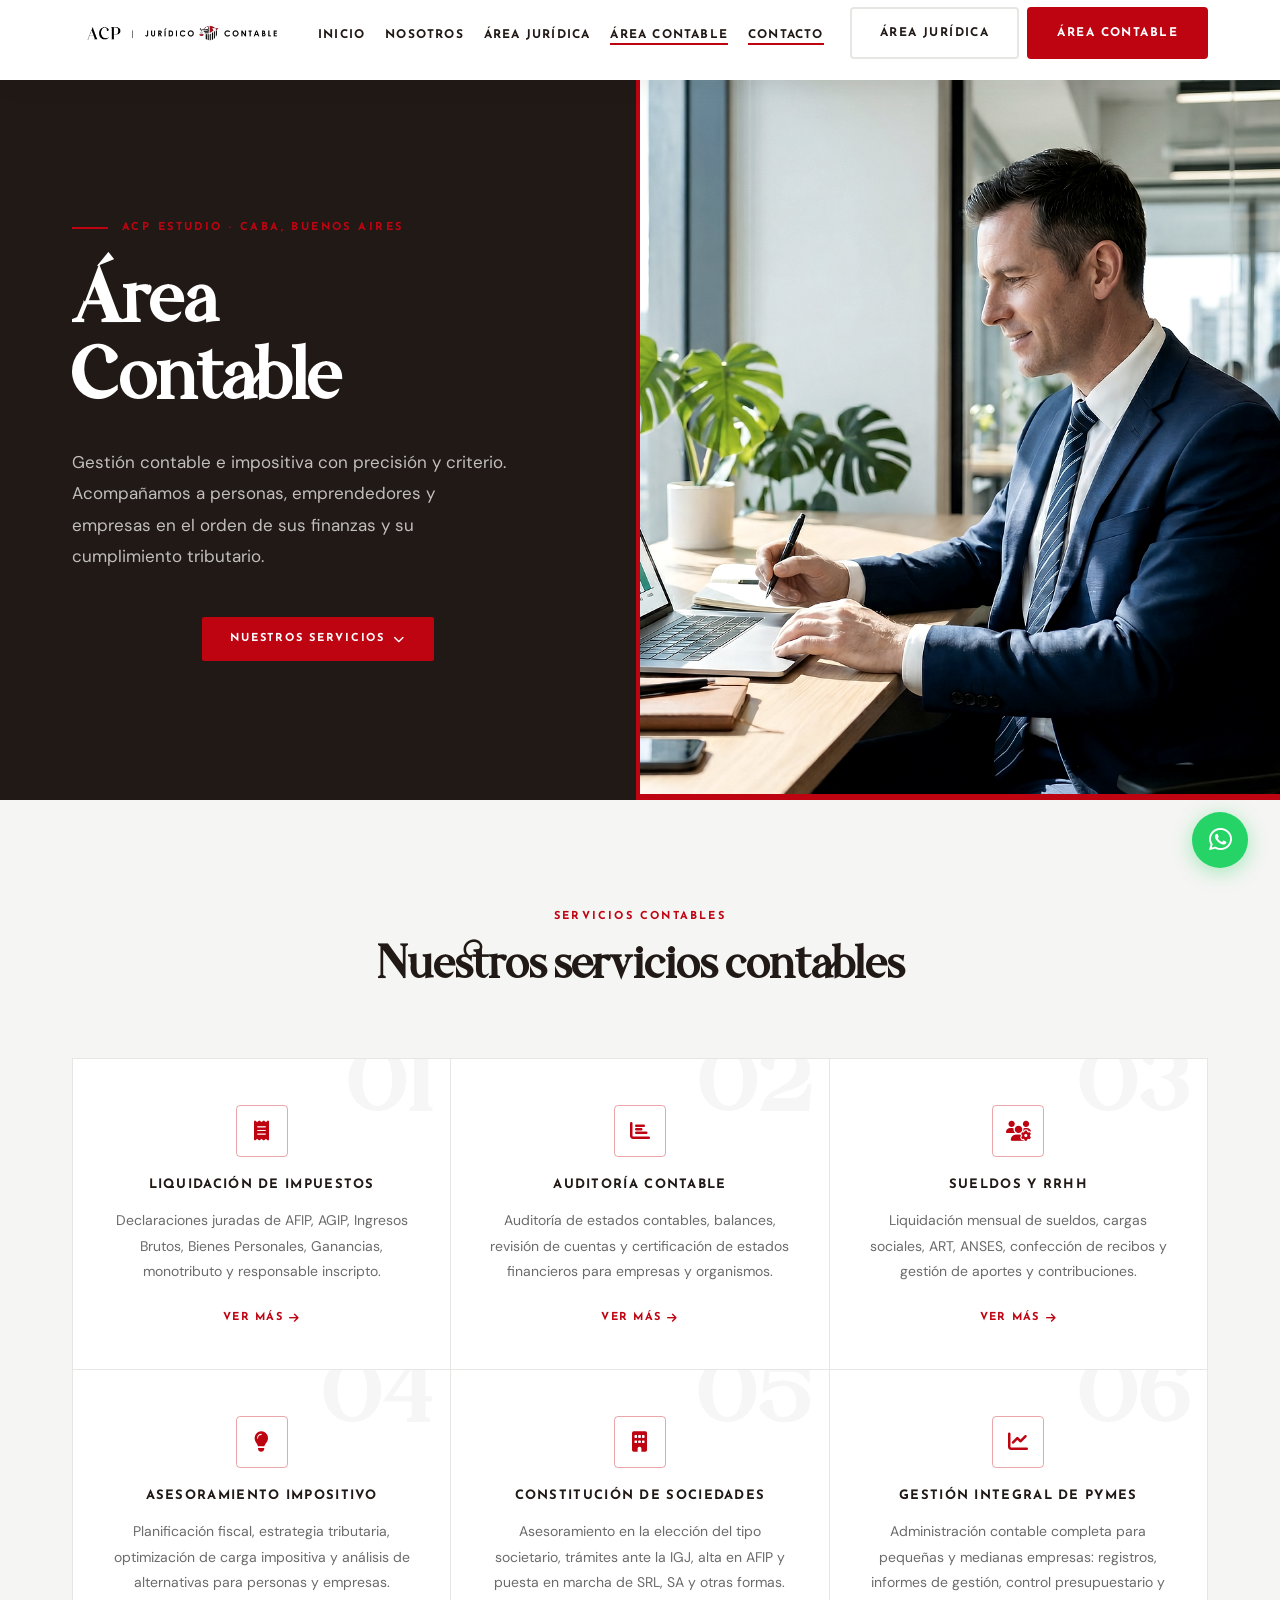
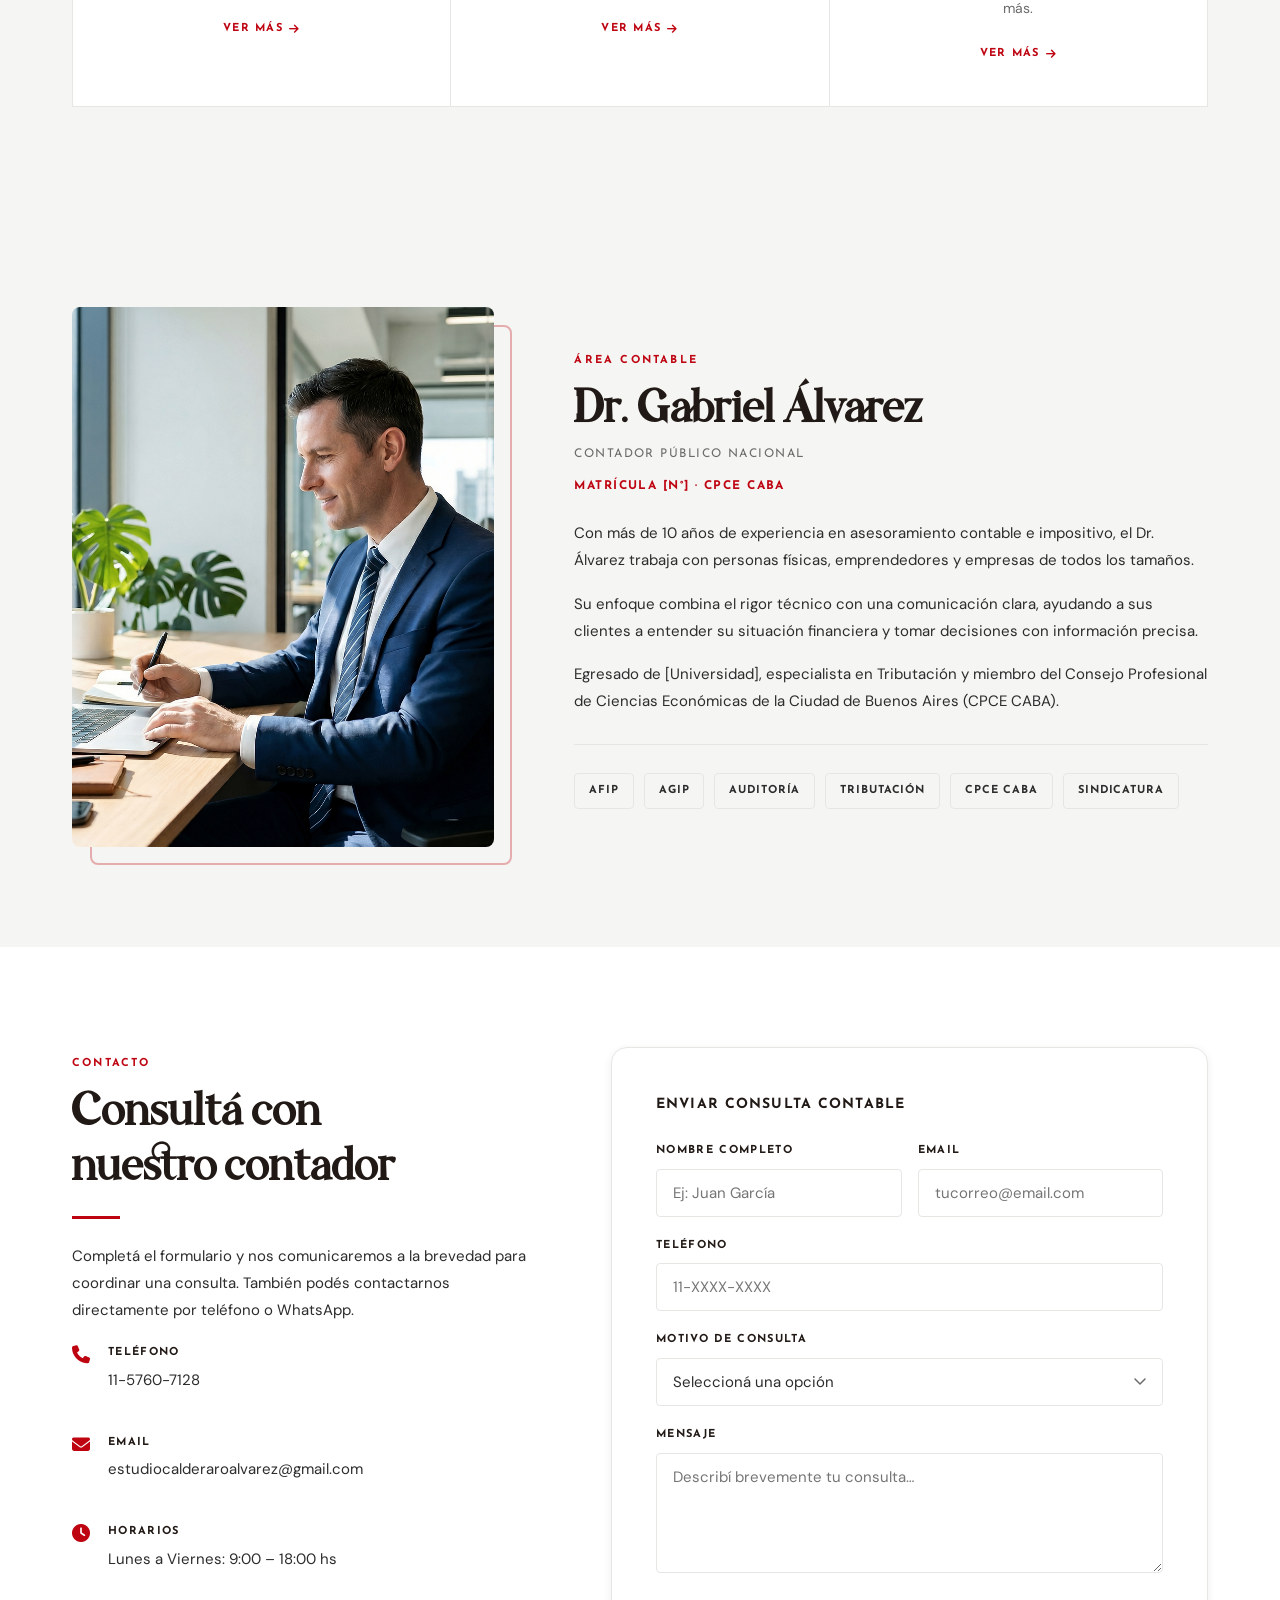
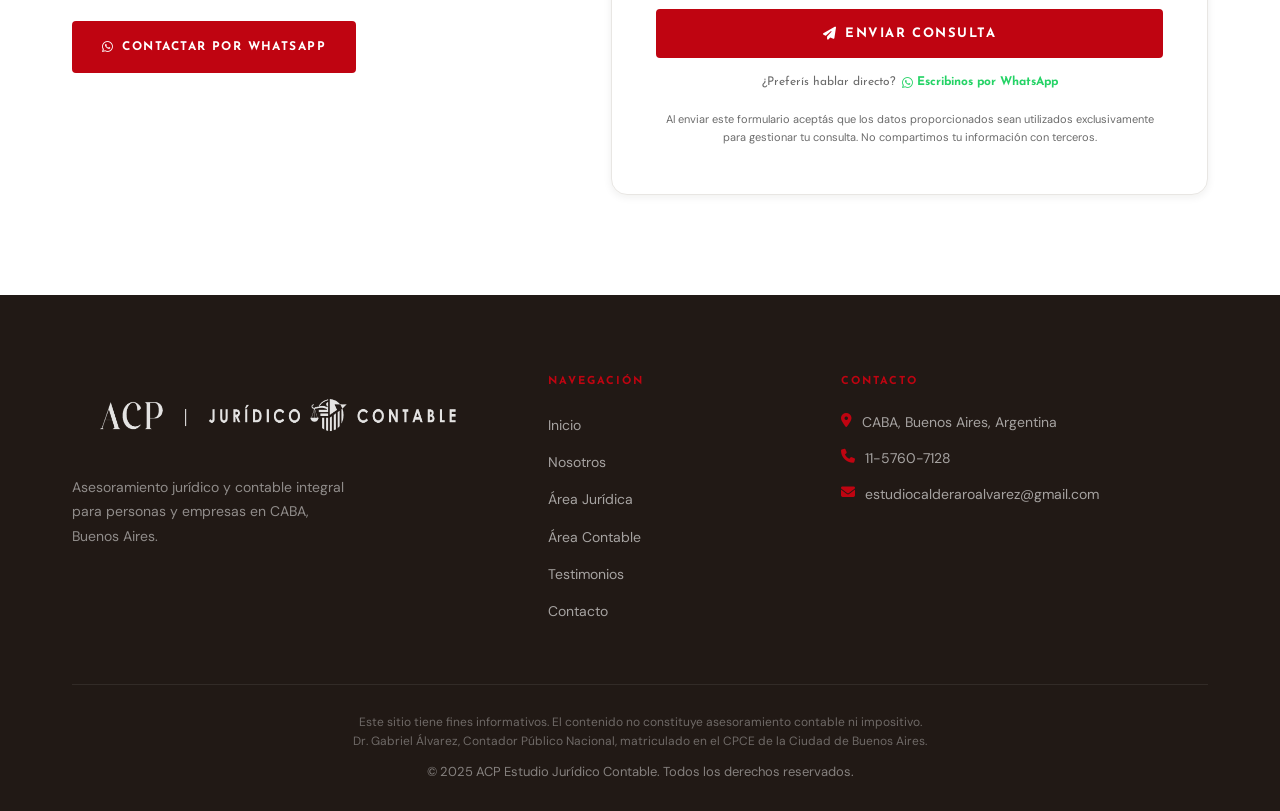
==== contable.html @ 65f7551b "Estado inicial del sitio antes de arreglos criticos y performance" ====
<!DOCTYPE html>
<html lang="es">
<head>
  <meta charset="UTF-8">
  <meta name="viewport" content="width=device-width, initial-scale=1.0">
  <title>Área Contable | ACP Estudio Jurídico Contable · CABA</title>
  <meta name="description" content="Asesoramiento contable e impositivo en CABA, Buenos Aires. Liquidación de impuestos, auditoría, balances y gestión de PYMES. Dr. Pablo Álvarez.">

  <!-- Open Graph -->
  <meta property="og:title" content="Área Contable | ACP Estudio Jurídico Contable">
  <meta property="og:description" content="Asesoramiento contable e impositivo integral en CABA, Buenos Aires. Impuestos, auditoría, sueldos y gestión de PYMES.">
  <meta property="og:type" content="website">
  <meta property="og:image" content="assets/images/herocontador.png">

  <!-- Google Fonts — fallbacks para The Castle Eliza y Century Gothic -->
  <link rel="preconnect" href="https://fonts.googleapis.com">
  <link rel="preconnect" href="https://fonts.gstatic.com" crossorigin>
  <link href="https://fonts.googleapis.com/css2?family=Playfair+Display:ital,wght@0,400;0,700;1,400&family=Josefin+Sans:wght@400;600;700&family=DM+Sans:ital,wght@0,300;0,400;0,500;1,400&display=swap" rel="stylesheet">

  <!-- Font Awesome -->
  <link rel="stylesheet" href="https://cdnjs.cloudflare.com/ajax/libs/font-awesome/6.5.1/css/all.min.css">

  <!-- AOS -->
  <link href="https://unpkg.com/aos@2.3.4/dist/aos.css" rel="stylesheet">

  <!-- Estilos -->
  <link rel="stylesheet" href="css/styles.css">

  <!-- Schema.org JSON-LD -->
  <script type="application/ld+json">
  {
    "@context": "https://schema.org",
    "@type": "AccountingService",
    "name": "ACP Estudio Contable — Área Contable",
    "description": "Asesoramiento contable e impositivo integral en CABA, Buenos Aires. Liquidación de impuestos, auditoría y gestión de PYMES.",
    "address": {
      "@type": "PostalAddress",
      "addressLocality": "Buenos Aires",
      "addressRegion": "CABA",
      "addressCountry": "AR"
    },
    "telephone": "+54-11-5760-7128",
    "email": "estudiocalderaroalvarez@gmail.com",
    "employee": {
      "@type": "Person",
      "name": "Gabriel Álvarez",
      "jobTitle": "Contador Público"
    }
  }
  </script>
</head>
<body>

  <!-- Overlay menú mobile -->
  <div class="mobile-overlay" id="mobileOverlay"></div>

  <!-- ===================== HEADER ===================== -->
  <header class="header scrolled" id="header">
    <div class="container header__inner">
      <a href="index.html" class="header__logo" aria-label="ACP Estudio — Inicio">
        <img src="assets/brand/logosolo.png"   alt="ACP Estudio Jurídico Contable" class="logo--solo">
        <img src="assets/brand/logoletras.png" alt="ACP Estudio Jurídico Contable" class="logo--letras">
      </a>

      <nav class="nav" id="nav" aria-label="Navegación principal">
        <ul class="nav__list">
          <li><a href="index.html"          class="nav__link">Inicio</a></li>
          <li><a href="index.html#nosotros" class="nav__link">Nosotros</a></li>
          <li><a href="juridica.html"       class="nav__link">Área Jurídica</a></li>
          <li><a href="contable.html"       class="nav__link active">Área Contable</a></li>
          <li><a href="#contacto"           class="nav__link">Contacto</a></li>
        </ul>
      </nav>

      <div class="header__ctas">
        <a href="juridica.html" class="btn btn--outline">Área Jurídica</a>
        <a href="contable.html" class="btn btn--red">Área Contable</a>
      </div>

      <button class="hamburger" id="hamburger" aria-label="Abrir menú" aria-expanded="false">
        <span></span><span></span><span></span>
      </button>
    </div>
  </header>

  <!-- ===================== HERO INTERNO ===================== -->
  <section class="hero-inner" aria-label="Área Contable">
    <div class="hero-inner__left">
      <span class="hero-inner__eyebrow">ACP Estudio · CABA, Buenos Aires</span>
      <h1 class="hero-inner__title">Área<br>Contable</h1>
      <p class="hero-inner__desc">
        Gestión contable e impositiva con precisión y criterio. Acompañamos a personas, emprendedores y empresas en el orden de sus finanzas y su cumplimiento tributario.
      </p>
      <a href="#servicios" class="btn btn--primary">Nuestros servicios <i class="fas fa-chevron-down"></i></a>
    </div>
    <div class="hero-inner__right">
      <img src="assets/images/herocontador.png" alt="Asesoramiento contable profesional" class="hero-inner__img">
      <div class="hero-inner__right-accent"></div>
    </div>
  </section>

  <!-- ===================== SERVICIOS ===================== -->
  <section class="servicios" id="servicios">
    <div class="container">
      <div class="section-header" data-aos="fade-up">
        <span class="section-label">Servicios contables</span>
        <h2 class="section-title">Nuestros servicios contables</h2>
      </div>

      <div class="servicios__grid">

        <article class="svc-card" data-num="01" data-aos="fade-up" data-aos-delay="0">
          <div class="svc-card__icon"><i class="fas fa-receipt" aria-hidden="true"></i></div>
          <h3 class="svc-card__title">Liquidación de Impuestos</h3>
          <p class="svc-card__desc">Declaraciones juradas de AFIP, AGIP, Ingresos Brutos, Bienes Personales, Ganancias, monotributo y responsable inscripto.</p>
          <a href="servicio.html" class="svc-card__link">Ver más <i class="fas fa-arrow-right"></i></a>
        </article>

        <article class="svc-card" data-num="02" data-aos="fade-up" data-aos-delay="60">
          <div class="svc-card__icon"><i class="fas fa-chart-bar" aria-hidden="true"></i></div>
          <h3 class="svc-card__title">Auditoría Contable</h3>
          <p class="svc-card__desc">Auditoría de estados contables, balances, revisión de cuentas y certificación de estados financieros para empresas y organismos.</p>
          <a href="servicio.html" class="svc-card__link">Ver más <i class="fas fa-arrow-right"></i></a>
        </article>

        <article class="svc-card" data-num="03" data-aos="fade-up" data-aos-delay="120">
          <div class="svc-card__icon"><i class="fas fa-users-cog" aria-hidden="true"></i></div>
          <h3 class="svc-card__title">Sueldos y RRHH</h3>
          <p class="svc-card__desc">Liquidación mensual de sueldos, cargas sociales, ART, ANSES, confección de recibos y gestión de aportes y contribuciones.</p>
          <a href="servicio.html" class="svc-card__link">Ver más <i class="fas fa-arrow-right"></i></a>
        </article>

        <article class="svc-card" data-num="04" data-aos="fade-up" data-aos-delay="0">
          <div class="svc-card__icon"><i class="fas fa-lightbulb" aria-hidden="true"></i></div>
          <h3 class="svc-card__title">Asesoramiento Impositivo</h3>
          <p class="svc-card__desc">Planificación fiscal, estrategia tributaria, optimización de carga impositiva y análisis de alternativas para personas y empresas.</p>
          <a href="servicio.html" class="svc-card__link">Ver más <i class="fas fa-arrow-right"></i></a>
        </article>

        <article class="svc-card" data-num="05" data-aos="fade-up" data-aos-delay="60">
          <div class="svc-card__icon"><i class="fas fa-building" aria-hidden="true"></i></div>
          <h3 class="svc-card__title">Constitución de Sociedades</h3>
          <p class="svc-card__desc">Asesoramiento en la elección del tipo societario, trámites ante la IGJ, alta en AFIP y puesta en marcha de SRL, SA y otras formas.</p>
          <a href="servicio.html" class="svc-card__link">Ver más <i class="fas fa-arrow-right"></i></a>
        </article>

        <article class="svc-card" data-num="06" data-aos="fade-up" data-aos-delay="120">
          <div class="svc-card__icon"><i class="fas fa-chart-line" aria-hidden="true"></i></div>
          <h3 class="svc-card__title">Gestión Integral de PYMES</h3>
          <p class="svc-card__desc">Administración contable completa para pequeñas y medianas empresas: registros, informes de gestión, control presupuestario y más.</p>
          <a href="servicio.html" class="svc-card__link">Ver más <i class="fas fa-arrow-right"></i></a>
        </article>

      </div>
    </div>
  </section>

  <!-- ===================== PROFESIONAL ===================== -->
  <section class="profesional section-light" id="profesional">
    <div class="container profesional__inner">

      <div class="profesional__img-wrap" data-aos="fade-right">
        <img src="assets/images/herocontador.png" alt="Dr. Pablo Álvarez — Contador Público" class="profesional__img">
        <div class="profesional__img-deco"></div>
      </div>

      <div class="profesional__info" data-aos="fade-left">
        <span class="section-label">Área Contable</span>
        <h2>Dr. Gabriel Álvarez</h2>
        <p class="profesional__role">Contador Público Nacional</p>
        <span class="profesional__matricula">Matrícula [N°] · CPCE CABA</span>

        <div class="profesional__bio">
          <p>
            Con más de 10 años de experiencia en asesoramiento contable e impositivo, el Dr. Álvarez trabaja con personas físicas, emprendedores y empresas de todos los tamaños.
          </p>
          <p>
            Su enfoque combina el rigor técnico con una comunicación clara, ayudando a sus clientes a entender su situación financiera y tomar decisiones con información precisa.
          </p>
          <p>
            Egresado de [Universidad], especialista en Tributación y miembro del Consejo Profesional de Ciencias Económicas de la Ciudad de Buenos Aires (CPCE CABA).
          </p>
        </div>

        <div class="profesional__certs">
          <span class="cert-badge">AFIP</span>
          <span class="cert-badge">AGIP</span>
          <span class="cert-badge">Auditoría</span>
          <span class="cert-badge">Tributación</span>
          <span class="cert-badge">CPCE CABA</span>
          <span class="cert-badge">Sindicatura</span>
        </div>
      </div>

    </div>
  </section>

  <!-- ===================== FORMULARIO ===================== -->
  <section class="contacto" id="contacto">
    <div class="container contacto__inner">

      <div class="contacto__aside" data-aos="fade-right">
        <span class="section-label">Contacto</span>
        <h2>Consultá con<br>nuestro contador</h2>
        <div class="section-line"></div>
        <p>
          Completá el formulario y nos comunicaremos a la brevedad para coordinar una consulta. También podés contactarnos directamente por teléfono o WhatsApp.
        </p>

        <div class="contact-item">
          <i class="fas fa-phone" aria-hidden="true"></i>
          <div>
            <strong>Teléfono</strong>
            <p><a href="tel:+541157607128">11-5760-7128</a></p>
          </div>
        </div>
        <div class="contact-item">
          <i class="fas fa-envelope" aria-hidden="true"></i>
          <div>
            <strong>Email</strong>
            <p><a href="mailto:estudiocalderaroalvarez@gmail.com">estudiocalderaroalvarez@gmail.com</a></p>
          </div>
        </div>
        <div class="contact-item">
          <i class="fas fa-clock" aria-hidden="true"></i>
          <div>
            <strong>Horarios</strong>
            <p>Lunes a Viernes: 9:00 – 18:00 hs</p>
          </div>
        </div>

        <a href="https://wa.me/541157607128?text=Hola%2C%20quisiera%20consultar%20sobre%20el%20%C3%A1rea%20contable." class="btn btn--red" target="_blank" rel="noopener noreferrer" style="margin-top: 8px;">
          <i class="fab fa-whatsapp"></i> Contactar por WhatsApp
        </a>
      </div>

      <div class="contacto__form" data-aos="fade-left">
        <div class="form-card">
          <h3>Enviar consulta contable</h3>
          <form id="contactForm" novalidate>

            <div class="form-row">
              <div class="form-group">
                <label for="nombre">Nombre completo</label>
                <input type="text" id="nombre" name="nombre" placeholder="Ej: Juan García" required>
              </div>
              <div class="form-group">
                <label for="email">Email</label>
                <input type="email" id="email" name="email" placeholder="tucorreo@email.com" required>
              </div>
            </div>

            <div class="form-group">
              <label for="telefono">Teléfono</label>
              <input type="tel" id="telefono" name="telefono" placeholder="11-XXXX-XXXX">
            </div>

            <div class="form-group">
              <label for="motivo">Motivo de consulta</label>
              <select id="motivo" name="motivo" required>
                <option value="" disabled selected>Seleccioná una opción</option>
                <option value="impuestos">Liquidación de Impuestos</option>
                <option value="auditoria">Auditoría Contable</option>
                <option value="sueldos">Sueldos y RRHH</option>
                <option value="asesoramiento">Asesoramiento Impositivo</option>
                <option value="sociedades">Constitución de Sociedades</option>
                <option value="pyme">Gestión de PYME</option>
                <option value="otro">Otro</option>
              </select>
            </div>

            <div class="form-group">
              <label for="mensaje">Mensaje</label>
              <textarea id="mensaje" name="mensaje" placeholder="Describí brevemente tu consulta…" required></textarea>
            </div>

            <div class="form-submit">
              <button type="submit" class="btn btn--red">
                <i class="fas fa-paper-plane"></i> Enviar consulta
              </button>
              <p class="whatsapp-alt">
                ¿Preferís hablar directo? <a href="https://wa.me/541157607128" target="_blank" rel="noopener"><i class="fab fa-whatsapp"></i> Escribinos por WhatsApp</a>
              </p>
            </div>

          </form>
          <p class="form-legal">
            Al enviar este formulario aceptás que los datos proporcionados sean utilizados exclusivamente para gestionar tu consulta. No compartimos tu información con terceros.
          </p>
        </div>
      </div>

    </div>
  </section>

  <!-- ===================== FOOTER ===================== -->
  <footer class="footer">
    <div class="container">
      <div class="footer__top">

        <div class="footer__brand">
          <img src="assets/brand/logoletras.png" alt="ACP Estudio Jurídico Contable" class="footer__logo">
          <p class="footer__tagline">Asesoramiento jurídico y contable integral para personas y empresas en CABA, Buenos Aires.</p>
        </div>

        <nav class="footer__nav" aria-label="Navegación del pie de página">
          <h4>Navegación</h4>
          <ul>
            <li><a href="index.html">Inicio</a></li>
            <li><a href="index.html#nosotros">Nosotros</a></li>
            <li><a href="juridica.html">Área Jurídica</a></li>
            <li><a href="contable.html">Área Contable</a></li>
            <li><a href="index.html#testimonios">Testimonios</a></li>
            <li><a href="#contacto">Contacto</a></li>
          </ul>
        </nav>

        <div class="footer__contact">
          <h4>Contacto</h4>
          <div class="contact-row">
            <i class="fas fa-map-marker-alt" aria-hidden="true"></i>
            <span>CABA, Buenos Aires, Argentina</span>
          </div>
          <div class="contact-row">
            <i class="fas fa-phone" aria-hidden="true"></i>
            <a href="tel:+541157607128">11-5760-7128</a>
          </div>
          <div class="contact-row">
            <i class="fas fa-envelope" aria-hidden="true"></i>
            <a href="mailto:estudiocalderaroalvarez@gmail.com">estudiocalderaroalvarez@gmail.com</a>
          </div>
        </div>

      </div>

      <div class="footer__divider"></div>

      <div class="footer__bottom">
        <p class="footer__legal">
          Este sitio tiene fines informativos. El contenido no constituye asesoramiento contable ni impositivo. Dr. Gabriel Álvarez, Contador Público Nacional, matriculado en el CPCE de la Ciudad de Buenos Aires.
        </p>
        <p class="footer__copy">© 2025 ACP Estudio Jurídico Contable. Todos los derechos reservados.</p>
      </div>
    </div>
  </footer>

  <!-- WhatsApp flotante -->
  <a href="https://wa.me/5491157607128" class="wsp-float" target="_blank" rel="noopener" aria-label="Escribinos por WhatsApp">
    <i class="fab fa-whatsapp"></i>
  </a>

  <!-- AOS -->
  <script src="https://unpkg.com/aos@2.3.4/dist/aos.js"></script>
  <!-- JS principal -->
  <script src="js/main.js"></script>

</body>
</html>
---- css/styles.css ----
/* ============================================================
   ACP Estudio Jurídico Contable — Estilos principales
   ============================================================ */

/* --- Fuentes custom --- */
@font-face {
  font-family: 'The Castle Elizah';
  src: url('../fonts/TheCastleElizah.woff2') format('woff2'),
       url('../fonts/TheCastleElizah.woff')  format('woff'),
       url('../fonts/TheCastleElizah.ttf')   format('truetype');
  font-weight: normal;
  font-style: normal;
  font-display: swap;
}
@font-face {
  font-family: 'The Castle Elizah';
  src: url('../fonts/TheCastleElizah-Italic.woff2') format('woff2'),
       url('../fonts/TheCastleElizah-Italic.woff')  format('woff'),
       url('../fonts/TheCastleElizah-Italic.ttf')   format('truetype');
  font-weight: normal;
  font-style: italic;
  font-display: swap;
}

/* --- Reset & Base --- */
*, *::before, *::after { box-sizing: border-box; margin: 0; padding: 0; }
html {
  scroll-behavior: smooth;
  font-size: 16px;
  scroll-padding-top: var(--header-h, 80px);
}
body {
  font-family: 'DM Sans', sans-serif;
  color: var(--color-text);
  background: var(--color-white);
  overflow-x: hidden;
  line-height: 1.7;
}

/* --- Scrollbar personalizada (rojo ACP) --- */
::-webkit-scrollbar { width: 6px; }
::-webkit-scrollbar-track { background: var(--color-light-gray, #F5F5F3); }
::-webkit-scrollbar-thumb {
  background: var(--color-red, #BF0411);
  border-radius: 3px;
}
::-webkit-scrollbar-thumb:hover { background: var(--color-red-dark, #620F14); }
* { scrollbar-width: thin; scrollbar-color: #BF0411 #F5F5F3; }
img { max-width: 100%; height: auto; display: block; }
a { text-decoration: none; color: inherit; transition: color .2s; }
ul { list-style: none; }
button { cursor: pointer; border: none; background: none; font-family: inherit; }

/* --- Variables --- */
:root {
  --color-black:      #211915;
  --color-red:        #BF0411;
  --color-red-dark:   #620F14;
  --color-white:      #FFFFFF;
  --color-light-gray: #F5F5F3;
  --color-mid-gray:   #E8E6E3;
  --color-text:       #2C2C2C;
  --color-text-muted: #6B6B6B;

  --font-serif: 'The Castle Elizah', 'Playfair Display', Georgia, serif;
  --font-sans:  'Century Gothic', 'CenturyGothic', 'Josefin Sans', sans-serif;
  --font-body:  'DM Sans', sans-serif;

  --container-w: 1200px;
  --section-py:  100px;
  --header-h:    80px;

  --shadow-sm: 0 2px 8px rgba(33,25,21,.07);
  --shadow-md: 0 8px 32px rgba(33,25,21,.11);
  --shadow-lg: 0 20px 60px rgba(33,25,21,.16);

  --radius-sm: 4px;
  --radius-md: 8px;
  --radius-lg: 16px;

  --transition: .25s ease;

  /* Emil Kowalski — curvas personalizadas */
  --ease-out:    cubic-bezier(0.23, 1, 0.32, 1);
  --ease-in-out: cubic-bezier(0.77, 0, 0.175, 1);
}

/* --- Tipografía base --- */
h1, h2 { font-family: var(--font-serif); line-height: 1.15; color: var(--color-black); }
h3, h4 { font-family: var(--font-sans); font-weight: 700; line-height: 1.3; color: var(--color-black); }
h1 { font-size: clamp(40px, 6vw, 72px); }
h2 { font-size: clamp(28px, 4vw, 48px); }
h3 { font-size: clamp(14px, 1.8vw, 20px); text-transform: uppercase; letter-spacing: .08em; font-weight: 700; }
p  { font-size: 16px; color: var(--color-text); line-height: 1.8; }

/* --- Layout --- */
.container {
  max-width: var(--container-w);
  margin: 0 auto;
  padding: 0 32px;
}

.section-light { background: var(--color-light-gray); }

.section-header {
  text-align: center;
  margin-bottom: 64px;
}
.section-header .section-title { margin-top: 12px; }

.section-label {
  font-family: var(--font-sans);
  font-size: 11px;
  font-weight: 700;
  text-transform: uppercase;
  letter-spacing: .2em;
  color: var(--color-red);
  display: inline-block;
}

.section-title { color: var(--color-black); }

.section-line {
  width: 48px;
  height: 3px;
  background: var(--color-red);
  margin: 20px 0 28px;
}

/* --- Botones --- */
.btn {
  display: inline-flex;
  align-items: center;
  gap: 8px;
  font-family: var(--font-sans);
  font-weight: 700;
  font-size: 12px;
  letter-spacing: .12em;
  text-transform: uppercase;
  padding: 14px 28px;
  border-radius: var(--radius-sm);
  transition: background-color 200ms var(--ease-out),
              border-color 200ms var(--ease-out),
              color 200ms var(--ease-out),
              transform 160ms var(--ease-out),
              box-shadow 220ms var(--ease-out);
  white-space: nowrap;
  cursor: pointer;
}

/* Press feedback — Emil: scale(0.97) en :active */
.btn:active { transform: scale(0.97); }

.btn--primary {
  background: var(--color-red);
  color: var(--color-white);
  border: 2px solid var(--color-red);
}
@media (hover: hover) and (pointer: fine) {
  .btn--primary:hover {
    background: var(--color-red-dark);
    border-color: var(--color-red-dark);
    transform: translateY(-2px);
    box-shadow: 0 8px 24px rgba(191,4,17,.3);
  }
  .btn--primary:hover:active { transform: translateY(-2px) scale(0.97); }
}

.btn--outline {
  background: transparent;
  color: var(--color-black);
  border: 2px solid var(--color-mid-gray);
}
@media (hover: hover) and (pointer: fine) {
  .btn--outline:hover {
    border-color: var(--color-red);
    color: var(--color-red);
  }
}

.btn--outline-white {
  background: transparent;
  color: var(--color-white);
  border: 2px solid rgba(255,255,255,.45);
}
@media (hover: hover) and (pointer: fine) {
  .btn--outline-white:hover {
    border-color: var(--color-white);
    background: rgba(255,255,255,.08);
  }
}

.btn--red {
  background: var(--color-red);
  color: var(--color-white);
  border: 2px solid var(--color-red);
}
@media (hover: hover) and (pointer: fine) {
  .btn--red:hover {
    background: var(--color-red-dark);
    border-color: var(--color-red-dark);
    transform: translateY(-2px);
    box-shadow: 0 8px 24px rgba(191,4,17,.3);
  }
  .btn--red:hover:active { transform: translateY(-2px) scale(0.97); }
}

/* ============================================================
   HEADER
   ============================================================ */
.header {
  position: fixed;
  top: 0;
  left: 0;
  right: 0;
  z-index: 1000;
  height: var(--header-h);
  background: transparent;
  transition: background 300ms var(--ease-out), box-shadow 300ms var(--ease-out);
}
.header.scrolled {
  background: var(--color-white);
  box-shadow: 0 2px 24px rgba(33,25,21,.09);
}

/* Nav links — estado transparente (sobre hero oscuro) */
.header:not(.scrolled) .nav__link {
  color: rgba(255,255,255,.80);
}
.header:not(.scrolled) .nav__link:hover {
  color: var(--color-white);
}
.header:not(.scrolled) .nav__link::after {
  background: var(--color-white);
}

/* Logo: solo (ícono) en hero oscuro → letras (completo) al scrollear */
.header__logo .logo--solo   { display: block; }
.header__logo .logo--letras { display: none;  }

.header.scrolled .header__logo .logo--solo   { display: none;  }
.header.scrolled .header__logo .logo--letras { display: block; }

/* Sobre hero oscuro — versión blanca */
.header:not(.scrolled) .header__logo img {
  filter: brightness(0) invert(1);
  mix-blend-mode: normal;
}

/* Header blanco — colores reales (idéntico al home scrolleado) */
.header.scrolled .header__logo img {
  filter: none;
  mix-blend-mode: multiply;
}

/* Hamburger — blanco sobre hero */
.header:not(.scrolled) .hamburger span {
  background: var(--color-white);
}

/* CTAs del header: ocultos sobre el hero (ya están en el hero), visibles al scrollear */
.header:not(.scrolled) .header__ctas { display: none; }

/* CTA outline en header — versión blanca cuando transparente */
.header:not(.scrolled) .header__ctas .btn--outline {
  color: var(--color-white);
  border-color: rgba(255,255,255,.45);
}
.header:not(.scrolled) .header__ctas .btn--outline:hover {
  border-color: var(--color-white);
  background: rgba(255,255,255,.08);
  color: var(--color-white);
}

.header__inner {
  display: grid;
  grid-template-columns: 1fr auto 1fr;
  align-items: center;
  height: 100%;
  column-gap: 16px;
  padding-bottom: 14px;
}

.header__logo {
  justify-self: start;
  display: flex;
  align-items: center;
}
.header__logo .logo--letras {
  height: auto;
  max-height: 38px;
  max-width: 220px;
  width: auto;
}
.header__logo .logo--solo {
  height: 44px;
  width: auto;
}

/* Nav */
.nav { display: flex; justify-content: center; }
.nav__list { display: flex; gap: 0; align-items: center; }
.nav__link {
  font-family: var(--font-sans);
  font-size: 12px;
  font-weight: 700;
  text-transform: uppercase;
  letter-spacing: .1em;
  white-space: nowrap;
  color: var(--color-black);
  padding: 8px 10px;
  border-radius: var(--radius-sm);
  transition: color 180ms var(--ease-out);
  position: relative;
}
.nav__link::after {
  content: '';
  position: absolute;
  bottom: 4px;
  left: 10px;
  right: 10px;
  height: 2px;
  background: var(--color-red);
  transform: scaleX(0);
  transition: transform 200ms var(--ease-out);
}
@media (hover: hover) and (pointer: fine) {
  .nav__link:hover { color: var(--color-red); }
  .nav__link:hover::after { transform: scaleX(1); }
}
.nav__link.active::after { transform: scaleX(1); }

/* Header CTAs */
.header__ctas { display: flex; gap: 8px; justify-self: end; }

/* Hamburger */
.hamburger {
  display: none;
  flex-direction: column;
  gap: 5px;
  padding: 8px;
  flex-shrink: 0;
}
.hamburger span {
  display: block;
  width: 22px;
  height: 2px;
  background: var(--color-black);
  transition: all .28s ease;
  transform-origin: center;
}
.hamburger.active span:nth-child(1) { transform: translateY(7px) rotate(45deg); }
.hamburger.active span:nth-child(2) { opacity: 0; transform: scaleX(0); }
.hamburger.active span:nth-child(3) { transform: translateY(-7px) rotate(-45deg); }

/* Mobile overlay */
.mobile-overlay {
  display: none;
  position: fixed;
  inset: 0;
  background: rgba(33,25,21,.5);
  z-index: 998;
  opacity: 0;
  transition: opacity .3s ease;
}
.mobile-overlay.visible { display: block; }
.mobile-overlay.active  { opacity: 1; }

/* ============================================================
   HERO — HOME
   ============================================================ */
.hero {
  position: relative;
  height: 100vh;
  min-height: 640px;
  display: flex;
  align-items: flex-end;
  overflow: hidden;
}
.hero__bg { position: absolute; inset: 0; }
.hero__video {
  width: 100%;
  height: 100%;
  object-fit: cover;
  object-position: center top;
}
.hero__img {
  width: 100%;
  height: 100%;
  object-fit: cover;
  object-position: center top;
  filter: grayscale(30%);
}
.hero__overlay {
  position: absolute;
  inset: 0;
  background: linear-gradient(
    160deg,
    rgba(22,16,13,.92) 0%,
    rgba(33,25,21,.78) 55%,
    rgba(33,25,21,.55) 100%
  );
}

.hero__content {
  position: relative;
  z-index: 2;
  color: var(--color-white);
  padding-top: var(--header-h);
  padding-bottom: 90px;
  display: grid;
  grid-template-columns: 1fr 1fr;
  align-items: flex-end;
  gap: 60px;
  width: 100%;
}

/* — columna izquierda — */
.hero__left {
  display: flex;
  flex-direction: column;
  gap: 40px;
}

.hero__eyebrow {
  font-family: var(--font-sans);
  font-size: 11px;
  font-weight: 700;
  letter-spacing: .22em;
  text-transform: uppercase;
  color: rgba(255,255,255,.50);
  display: flex;
  align-items: center;
  gap: 14px;
}
.hero__eyebrow-line {
  display: inline-block;
  width: 32px;
  height: 1px;
  background: var(--color-red);
  flex-shrink: 0;
}

.hero__title {
  color: var(--color-white);
  font-size: clamp(46px, 6.5vw, 70px);
  line-height: 1.0;
  margin: 0;
  text-shadow: 0 2px 32px rgba(0,0,0,.2);
}
.hero__title-small {
  display: block;
  font-family: var(--font-sans);
  font-size: clamp(12px, 1.1vw, 15px);
  font-weight: 700;
  letter-spacing: .28em;
  text-transform: uppercase;
  color: var(--color-red);
  margin-bottom: 18px;
}

.hero__actions {
  display: flex;
  gap: 14px;
  flex-wrap: wrap;
}

/* — columna derecha — */
.hero__right {
  display: flex;
  flex-direction: column;
  gap: 40px;
  padding-bottom: 6px;
}

.hero__subtitle {
  font-size: clamp(15px, 1.5vw, 17px);
  color: rgba(255,255,255,.65);
  line-height: 1.8;
  margin: 0;
  border-left: 1px solid rgba(191,4,17,.45);
  padding-left: 22px;
}

.hero__stat-row {
  display: flex;
  align-items: center;
  gap: 28px;
}
.hero__stat {
  display: flex;
  flex-direction: column;
  gap: 4px;
}
.hero__stat-num {
  font-family: var(--font-heading);
  font-size: clamp(24px, 2.8vw, 36px);
  line-height: 1;
  color: var(--color-white);
}
.hero__stat-label {
  font-family: var(--font-sans);
  font-size: 10px;
  letter-spacing: .14em;
  text-transform: uppercase;
  color: rgba(255,255,255,.40);
  line-height: 1.4;
}
.hero__stat-divider {
  width: 1px;
  height: 36px;
  background: rgba(255,255,255,.15);
  flex-shrink: 0;
}

.hero__scroll {
  position: absolute;
  bottom: 36px;
  left: 50%;
  transform: translateX(-50%);
  z-index: 2;
  color: rgba(255,255,255,.35);
  font-family: var(--font-sans);
  font-size: 10px;
  letter-spacing: .18em;
  text-transform: uppercase;
  display: flex;
  flex-direction: column;
  align-items: center;
  gap: 8px;
  animation: scrollBounce 2.2s ease-in-out infinite;
}
@keyframes scrollBounce {
  0%, 100% { transform: translateX(-50%) translateY(0); opacity: .35; }
  50%       { transform: translateX(-50%) translateY(7px); opacity: .6; }
}

/* ============================================================
   HERO — Logo watermark
   ============================================================ */
.hero__logo-watermark {
  position: absolute;
  right: 4%;
  top: 8%;
  width: 220px;
  height: auto;
  opacity: .055;
  filter: brightness(0) invert(1);
  pointer-events: none;
  z-index: 1;
}

/* ============================================================
   BRAND DIVIDER — divisor decorativo entre secciones
   ============================================================ */
.brand-divider {
  display: flex;
  align-items: center;
  justify-content: center;
  gap: 18px;
  padding: 56px 0;
}
.brand-divider__line {
  flex: 1;
  max-width: 72px;
  height: 1px;
  background: var(--color-mid-gray);
  display: block;
}
.brand-divider__logo {
  width: 38px;
  height: 38px;
  object-fit: contain;
  mix-blend-mode: multiply;
  opacity: .5;
}

/* ============================================================
   WHATSAPP — Botón flotante
   ============================================================ */
.wsp-float {
  position: fixed;
  bottom: 32px;
  right: 32px;
  z-index: 999;
  width: 56px;
  height: 56px;
  border-radius: 50%;
  background: #25D366;
  display: flex;
  align-items: center;
  justify-content: center;
  box-shadow: 0 4px 20px rgba(37,211,102,.40);
  transition: transform 200ms var(--ease-out), box-shadow 200ms var(--ease-out);
}
@media (hover: hover) and (pointer: fine) {
  .wsp-float:hover {
    transform: translateY(-3px) scale(1.07);
    box-shadow: 0 8px 28px rgba(37,211,102,.55);
  }
}
.wsp-float:active { transform: scale(0.95); }
.wsp-float i {
  font-size: 26px;
  color: #fff;
}
@keyframes wspPulse {
  0%   { box-shadow: 0 0 0 0 rgba(37,211,102,.45); }
  70%  { box-shadow: 0 0 0 12px rgba(37,211,102,0); }
  100% { box-shadow: 0 0 0 0 rgba(37,211,102,0); }
}
.wsp-float { animation: wspPulse 2.8s ease-out infinite; }
.wsp-float:hover { animation: none; }

/* ============================================================
   HERO — PÁGINAS INTERNAS (SPLIT LAYOUT)
   ============================================================ */
.hero-inner {
  display: grid;
  grid-template-columns: 1fr 1fr;
  min-height: 80vh;
  margin-top: var(--header-h);
}

.hero-inner__left {
  background: var(--color-black);
  padding: 80px max(32px, calc((100vw - var(--container-w)) / 2 + 32px)) 80px max(32px, calc((100vw - var(--container-w)) / 2 + 32px));
  display: flex;
  flex-direction: column;
  justify-content: center;
  position: relative;
  border-right: 4px solid var(--color-red);
}

.hero-inner__eyebrow {
  font-family: var(--font-sans);
  font-size: 11px;
  font-weight: 700;
  letter-spacing: .22em;
  text-transform: uppercase;
  color: var(--color-red);
  display: flex;
  align-items: center;
  gap: 14px;
  margin-bottom: 28px;
}
.hero-inner__eyebrow::before {
  content: '';
  display: inline-block;
  width: 36px;
  height: 2px;
  background: var(--color-red);
  flex-shrink: 0;
}

.hero-inner__title {
  color: var(--color-white);
  font-size: clamp(44px, 6vw, 82px);
  line-height: 1.0;
  margin-bottom: 28px;
}

.hero-inner__desc {
  color: rgba(255,255,255,.72);
  font-size: clamp(15px, 1.5vw, 17px);
  line-height: 1.85;
  max-width: 440px;
  margin-bottom: 44px;
}

/* CTA "Nuestros servicios" — compacto y centrado */
.hero-inner__left .btn--primary {
  align-self: center;
  padding: 11px 26px;
  font-size: 11px;
  letter-spacing: .16em;
  border-radius: 2px;
}
.hero-inner__left .btn--primary i {
  transition: transform 280ms var(--ease-out);
}
@media (hover: hover) and (pointer: fine) {
  .hero-inner__left .btn--primary:hover {
    transform: none;
    box-shadow: 0 0 0 1px rgba(255,255,255,.25), 0 6px 20px rgba(191,4,17,.4);
    background: var(--color-red-dark);
    border-color: var(--color-red-dark);
  }
  .hero-inner__left .btn--primary:hover i {
    transform: translateY(5px);
  }
}
.hero-inner__left .btn--primary:active {
  transform: scale(0.97);
}

.hero-inner__right {
  position: relative;
  overflow: hidden;
}
.hero-inner__img {
  width: 100%;
  height: 100%;
  object-fit: cover;
  object-position: center top;
  display: block;
  filter: grayscale(25%) contrast(1.05);
}
.hero-inner__right-accent {
  position: absolute;
  bottom: 0;
  left: 0;
  width: 100%;
  height: 6px;
  background: var(--color-red);
}

/* ============================================================
   PROFESIONALES
   ============================================================ */
.profesionales { padding: var(--section-py) 0; }

.profesionales__grid {
  display: grid;
  grid-template-columns: 1fr 1fr;
  gap: 36px;
}

.prof-card {
  background: var(--color-white);
  border: 1px solid var(--color-mid-gray);
  border-radius: var(--radius-lg);
  overflow: hidden;
  box-shadow: var(--shadow-sm);
  transition: box-shadow 250ms var(--ease-out), transform 250ms var(--ease-out);
}
@media (hover: hover) and (pointer: fine) {
  .prof-card:hover { box-shadow: var(--shadow-lg); transform: translateY(-5px); }
}

.prof-card__img-wrap {
  position: relative;
  height: 290px;
  overflow: hidden;
}
.prof-card__img {
  width: 100%;
  height: 100%;
  object-fit: cover;
  object-position: center 20%;
  filter: grayscale(15%);
  transition: transform .65s ease;
}
.prof-card:hover .prof-card__img { transform: scale(1.05); }
.prof-card__overlay {
  position: absolute;
  inset: 0;
  background: linear-gradient(to top, rgba(33,25,21,.65) 0%, transparent 55%);
}

.prof-card__content { padding: 32px 36px 36px; }
.prof-card__tag {
  font-family: var(--font-sans);
  font-size: 10px;
  font-weight: 700;
  letter-spacing: .18em;
  text-transform: uppercase;
  color: var(--color-red);
  display: block;
  margin-bottom: 12px;
}
.prof-card__name { font-size: 28px; margin-bottom: 4px; }
.prof-card__role {
  font-family: var(--font-sans);
  font-size: 12px;
  text-transform: uppercase;
  letter-spacing: .1em;
  color: var(--color-text-muted);
  margin-bottom: 16px;
}
.prof-card__bio {
  font-size: 15px;
  color: var(--color-text);
  line-height: 1.75;
  margin-bottom: 28px;
}

/* ============================================================
   NOSOTROS
   ============================================================ */
.nosotros { padding: var(--section-py) 0; }
.nosotros__inner {
  display: grid;
  grid-template-columns: 1fr 1fr;
  gap: 80px;
  align-items: center;
}

.nosotros__img-frame { position: relative; }
.nosotros__img {
  width: 100%;
  height: 500px;
  object-fit: cover;
  border-radius: var(--radius-md);
  filter: grayscale(12%);
}
.nosotros__img-deco {
  position: absolute;
  top: -18px;
  left: -18px;
  right: 18px;
  bottom: 18px;
  border: 2px solid rgba(191,4,17,.35);
  border-radius: var(--radius-md);
  z-index: -1;
}

.nosotros__text .section-label { margin-bottom: 12px; }
.nosotros__text .section-title { margin-bottom: 0; }
.nosotros__text p { margin-bottom: 16px; }

.nosotros__badges {
  display: flex;
  gap: 36px;
  margin-top: 36px;
  padding-top: 36px;
  border-top: 1px solid var(--color-mid-gray);
}
.badge {
  display: flex;
  flex-direction: column;
  align-items: center;
  text-align: center;
  gap: 4px;
  flex: 1;
}
.badge i { font-size: 20px; color: var(--color-red); margin-bottom: 6px; }
.badge__num {
  font-family: var(--font-serif);
  font-size: 34px;
  font-weight: 700;
  color: var(--color-black);
  line-height: 1;
}
.badge__label {
  font-family: var(--font-sans);
  font-size: 10px;
  text-transform: uppercase;
  letter-spacing: .1em;
  color: var(--color-text-muted);
}

/* ============================================================
   TESTIMONIOS
   ============================================================ */
.testimonios { padding: var(--section-py) 0; overflow: hidden; }
.testimonios .section-header { padding: 0 var(--container-px, 24px); }

/* Carrusel continuo */
.testimonios__outer {
  position: relative;
  overflow: hidden;
  margin-top: 52px;
  /* Fade en los bordes para efecto de profundidad */
  -webkit-mask-image: linear-gradient(to right, transparent 0%, #000 8%, #000 92%, transparent 100%);
          mask-image: linear-gradient(to right, transparent 0%, #000 8%, #000 92%, transparent 100%);
}
.testimonios__track {
  display: flex;
  gap: 28px;
  width: max-content;
  animation: testimScroll 24s linear infinite;
  will-change: transform;
}
.testimonios__track.paused {
  animation-play-state: paused;
}

@keyframes testimScroll {
  from { transform: translateX(0); }
  to   { transform: translateX(-50%); }
}

/* Card */
.testimonial-card {
  flex: 0 0 240px;
  box-sizing: border-box;
  background: var(--color-white);
  border-radius: var(--radius-md);
  padding: 22px 22px;
  border-left: 3px solid var(--color-red);
  box-shadow: var(--shadow-sm);
  overflow: hidden;
  transition: box-shadow 250ms var(--ease-out), transform 250ms var(--ease-out);
}
@media (hover: hover) and (pointer: fine) {
  .testimonial-card:hover { box-shadow: var(--shadow-md); transform: translateY(-4px); }
}

.testimonial-card__stars {
  color: var(--color-red);
  font-size: 13px;
  letter-spacing: 2px;
  margin-bottom: 8px;
  opacity: .9;
}
.testimonial-card__quote { color: var(--color-red); font-size: 18px; margin-bottom: 10px; opacity: .45; }
.testimonial-card__text {
  font-size: 13px;
  line-height: 1.65;
  font-style: italic;
  color: var(--color-text);
  margin-bottom: 16px;
  display: -webkit-box;
  -webkit-line-clamp: 4;
  -webkit-box-orient: vertical;
  overflow: hidden;
}
.testimonial-card__author { display: flex; flex-direction: column; gap: 3px; }
.testimonial-card__name {
  font-family: var(--font-sans);
  font-weight: 700;
  font-size: 12px;
  text-transform: uppercase;
  letter-spacing: .08em;
  color: var(--color-black);
}
.testimonial-card__role { font-size: 11px; color: var(--color-text-muted); }

/* ============================================================
   UBICACIÓN
   ============================================================ */
.ubicacion { padding: var(--section-py) 0; }
.ubicacion__inner {
  display: grid;
  grid-template-columns: 1fr 1.6fr;
  gap: 72px;
  align-items: start;
}

.contact-item {
  display: flex;
  gap: 18px;
  align-items: flex-start;
  margin-bottom: 28px;
}
.contact-item i { color: var(--color-red); font-size: 18px; margin-top: 2px; flex-shrink: 0; }
.contact-item strong {
  font-family: var(--font-sans);
  font-size: 11px;
  font-weight: 700;
  text-transform: uppercase;
  letter-spacing: .12em;
  color: var(--color-black);
  display: block;
  margin-bottom: 4px;
}
.contact-item p, .contact-item a { font-size: 15px; color: var(--color-text); }
.contact-item a:hover { color: var(--color-red); }

.ubicacion__map {
  border-radius: var(--radius-md);
  overflow: hidden;
  box-shadow: var(--shadow-md);
}
.ubicacion__map iframe { display: block; width: 100%; height: 420px; }

/* ============================================================
   FOOTER
   ============================================================ */
.footer {
  background: var(--color-black);
  color: var(--color-white);
  padding: 80px 0 0;
}

.footer__top {
  display: grid;
  grid-template-columns: 1.8fr 1fr 1.6fr;
  gap: 64px;
  padding-bottom: 60px;
}

.footer__logo {
  height: 80px;
  width: auto;
  margin-bottom: 20px;
  filter: brightness(0) invert(1);
  opacity: .88;
}
.footer__tagline {
  font-size: 14px;
  color: rgba(255,255,255,.5);
  line-height: 1.75;
  max-width: 280px;
}

.footer__nav h4, .footer__contact h4 {
  font-family: var(--font-sans);
  font-size: 11px;
  font-weight: 700;
  text-transform: uppercase;
  letter-spacing: .18em;
  color: var(--color-red);
  margin-bottom: 22px;
}
.footer__nav ul { display: flex; flex-direction: column; gap: 10px; }
.footer__nav a {
  font-size: 14px;
  color: rgba(255,255,255,.6);
  transition: color var(--transition);
}
.footer__nav a:hover { color: var(--color-white); }

.footer__contact .contact-row {
  display: flex;
  align-items: flex-start;
  gap: 10px;
  margin-bottom: 12px;
}
.footer__contact .contact-row i { color: var(--color-red); font-size: 14px; margin-top: 2px; flex-shrink: 0; }
.footer__contact .contact-row a,
.footer__contact .contact-row span {
  font-size: 14px;
  color: rgba(255,255,255,.6);
  transition: color var(--transition);
}
.footer__contact .contact-row a:hover { color: var(--color-white); }

.footer__divider { height: 1px; background: rgba(255,255,255,.08); }
.footer__bottom {
  padding: 28px 0;
  display: flex;
  flex-direction: column;
  align-items: center;
  gap: 8px;
  text-align: center;
}
.footer__legal {
  font-size: 12px;
  color: rgba(255,255,255,.35);
  max-width: 580px;
  line-height: 1.6;
}
.footer__copy { font-size: 13px; color: rgba(255,255,255,.45); }

/* ============================================================
   SERVICIOS — PÁGINAS INTERNAS
   ============================================================ */
.servicios {
  background: var(--color-light-gray);
  padding: var(--section-py) 0;
}
.servicios .section-label { color: var(--color-red); }
.servicios .section-title { color: var(--color-black); }

.servicios__grid {
  display: grid;
  grid-template-columns: repeat(3, 1fr);
  border-top: 1px solid var(--color-mid-gray);
  border-left: 1px solid var(--color-mid-gray);
}

/* Tarjeta individual */
.svc-card {
  position: relative;
  padding: 46px 36px 42px;
  background: var(--color-white);
  border-right: 1px solid var(--color-mid-gray);
  border-bottom: 1px solid var(--color-mid-gray);
  overflow: hidden;
  transition: background 480ms var(--ease-out),
              box-shadow 250ms var(--ease-out),
              transform 250ms var(--ease-out);
  text-align: center;
  display: flex;
  flex-direction: column;
  align-items: center;
}
@media (hover: hover) and (pointer: fine) {
  .svc-card:hover {
    background: rgba(191,4,17,.07);
    box-shadow: 0 8px 32px rgba(191,4,17,.10);
    transform: translateY(-3px);
    z-index: 1;
  }
}

/* Número watermark de fondo */
.svc-card::before {
  content: attr(data-num);
  position: absolute;
  top: -14px;
  right: 18px;
  font-family: var(--font-serif);
  font-size: 88px;
  font-weight: 700;
  color: rgba(33,25,21,.04);
  line-height: 1;
  pointer-events: none;
  transition: color 480ms var(--ease-out);
  user-select: none;
  z-index: 0;
}
.svc-card:hover::before { color: rgba(191,4,17,.07); }

/* Línea roja de acento — bottom al centrar el contenido */
.svc-card::after {
  content: '';
  position: absolute;
  bottom: 0;
  left: 20%;
  right: 20%;
  height: 2px;
  background: var(--color-red);
  transform: scaleX(0);
  transform-origin: center;
  transition: transform 350ms var(--ease-out);
  border-radius: 2px 2px 0 0;
}
@media (hover: hover) and (pointer: fine) {
  .svc-card:hover::after { transform: scaleX(1); }
}

/* Ícono */
.svc-card__icon {
  width: 52px;
  height: 52px;
  border: 1px solid rgba(191,4,17,.35);
  border-radius: var(--radius-sm);
  display: flex;
  align-items: center;
  justify-content: center;
  margin: 0 auto 20px;
  transition: border-color 250ms var(--ease-out),
              background 480ms var(--ease-out),
              transform 250ms var(--ease-out);
  position: relative;
  z-index: 1;
  flex-shrink: 0;
}
@media (hover: hover) and (pointer: fine) {
  .svc-card:hover .svc-card__icon {
    border-color: var(--color-red);
    background: rgba(191,4,17,.14);
    transform: scale(1.06);
  }
}
.svc-card__icon i { font-size: 20px; color: var(--color-red); }

.svc-card__title {
  font-family: var(--font-sans);
  font-size: 13px;
  font-weight: 700;
  text-transform: uppercase;
  letter-spacing: .1em;
  color: var(--color-black);
  margin-bottom: 14px;
  position: relative;
  z-index: 1;
  text-align: center;
}

.svc-card__desc {
  font-size: 14px;
  color: var(--color-text-muted);
  line-height: 1.82;
  margin-bottom: 24px;
  position: relative;
  z-index: 1;
  text-align: center;
}

.svc-card__link {
  display: inline-flex;
  align-items: center;
  justify-content: center;
  gap: 6px;
  font-family: var(--font-sans);
  font-size: 11px;
  font-weight: 700;
  letter-spacing: .12em;
  text-transform: uppercase;
  color: var(--color-red);
  transition: gap 200ms var(--ease-out);
  position: relative;
  z-index: 1;
  align-self: center;
}
@media (hover: hover) and (pointer: fine) {
  .svc-card__link:hover { gap: 10px; }
}

/* ============================================================
   PRESENTACIÓN PROFESIONAL — PÁGINAS INTERNAS
   ============================================================ */
.profesional { padding: var(--section-py) 0; }
.profesional__inner {
  display: grid;
  grid-template-columns: 1fr 1.5fr;
  gap: 80px;
  align-items: center;
}

.profesional__img-wrap { position: relative; }
.profesional__img {
  width: 100%;
  height: 540px;
  object-fit: cover;
  object-position: center 15%;
  border-radius: var(--radius-md);
  filter: grayscale(8%);
}
.profesional__img-deco {
  position: absolute;
  bottom: -18px;
  right: -18px;
  left: 18px;
  top: 18px;
  border: 2px solid rgba(191,4,17,.3);
  border-radius: var(--radius-md);
  z-index: -1;
}

.profesional__info .section-label { margin-bottom: 12px; }
.profesional__info h2 { margin-bottom: 6px; }
.profesional__role {
  font-family: var(--font-sans);
  font-size: 12px;
  text-transform: uppercase;
  letter-spacing: .12em;
  color: var(--color-text-muted);
  margin-bottom: 10px;
}
.profesional__matricula {
  font-family: var(--font-sans);
  font-size: 12px;
  font-weight: 700;
  letter-spacing: .12em;
  text-transform: uppercase;
  color: var(--color-red);
  display: block;
  margin-bottom: 24px;
}
.profesional__email {
  color: var(--color-red);
  text-decoration: none;
  font-weight: 600;
  font-size: 13px;
  text-transform: none;
  letter-spacing: 0;
}
.profesional__email:hover { text-decoration: underline; }
.profesional__bio p { font-size: 15px; line-height: 1.82; margin-bottom: 16px; }

.profesional__certs {
  margin-top: 28px;
  padding-top: 28px;
  border-top: 1px solid var(--color-mid-gray);
  display: flex;
  flex-wrap: wrap;
  gap: 10px;
}
.cert-badge {
  font-family: var(--font-sans);
  font-size: 11px;
  font-weight: 700;
  text-transform: uppercase;
  letter-spacing: .08em;
  padding: 8px 14px;
  background: var(--color-light-gray);
  border: 1px solid var(--color-mid-gray);
  border-radius: var(--radius-sm);
  color: var(--color-text);
}

/* ============================================================
   FORMULARIO DE CONTACTO — PÁGINAS INTERNAS
   ============================================================ */
.contacto { padding: var(--section-py) 0; }
.contacto__inner {
  display: grid;
  grid-template-columns: 1fr 1.3fr;
  gap: 80px;
  align-items: start;
}

.contacto__aside .section-label { margin-bottom: 12px; }
.contacto__aside h2 { margin-bottom: 0; }
.contacto__aside .section-line { margin: 20px 0 24px; }
.contacto__aside p { font-size: 15px; color: var(--color-text); margin-bottom: 20px; }
.contacto__aside .contact-item { margin-bottom: 20px; }

.form-card {
  background: var(--color-white);
  border: 1px solid var(--color-mid-gray);
  border-radius: var(--radius-lg);
  padding: 48px 44px;
  box-shadow: var(--shadow-sm);
}
.form-card h3 {
  font-size: 14px;
  margin-bottom: 28px;
  color: var(--color-black);
}

.form-group { margin-bottom: 20px; }
.form-group label {
  display: block;
  font-family: var(--font-sans);
  font-size: 11px;
  font-weight: 700;
  text-transform: uppercase;
  letter-spacing: .12em;
  color: var(--color-black);
  margin-bottom: 8px;
}
.form-group input,
.form-group select,
.form-group textarea {
  width: 100%;
  padding: 13px 16px;
  border: 1px solid var(--color-mid-gray);
  border-radius: var(--radius-sm);
  font-family: var(--font-body);
  font-size: 15px;
  color: var(--color-text);
  background: var(--color-white);
  transition: border-color var(--transition), box-shadow var(--transition);
  outline: none;
  appearance: none;
  -webkit-appearance: none;
}
.form-group input:focus,
.form-group select:focus,
.form-group textarea:focus {
  border-color: var(--color-red);
  box-shadow: 0 0 0 3px rgba(191,4,17,.1);
}
.form-group textarea { min-height: 120px; resize: vertical; }
.form-group select {
  background-image: url("data:image/svg+xml,%3Csvg xmlns='http://www.w3.org/2000/svg' width='12' height='8' viewBox='0 0 12 8'%3E%3Cpath d='M1 1l5 5 5-5' stroke='%236B6B6B' fill='none' stroke-width='1.5' stroke-linecap='round'/%3E%3C/svg%3E");
  background-repeat: no-repeat;
  background-position: right 16px center;
  padding-right: 42px;
  cursor: pointer;
}
.form-row { display: grid; grid-template-columns: 1fr 1fr; gap: 16px; }

.form-submit { display: flex; flex-direction: column; gap: 14px; margin-top: 28px; }
.form-submit .btn { width: 100%; justify-content: center; padding: 16px; font-size: 13px; }
.btn--success { background: #2a7a4b !important; border-color: #2a7a4b !important; }

.whatsapp-alt {
  display: flex;
  align-items: center;
  justify-content: center;
  gap: 6px;
  font-family: var(--font-sans);
  font-size: 12px;
  color: var(--color-text-muted);
  text-align: center;
}
.whatsapp-alt a {
  color: #25D366;
  font-weight: 700;
  display: inline-flex;
  align-items: center;
  gap: 4px;
  transition: opacity var(--transition);
}
.whatsapp-alt a:hover { opacity: .8; }

.form-legal {
  font-size: 11px;
  color: var(--color-text-muted);
  line-height: 1.65;
  margin-top: 16px;
  text-align: center;
}

/* ============================================================
   ACCESIBILIDAD — prefers-reduced-motion
   ============================================================ */
@media (prefers-reduced-motion: reduce) {
  *, *::before, *::after {
    animation-duration: 0.01ms !important;
    animation-iteration-count: 1 !important;
    transition-duration: 0.01ms !important;
  }
  html { scroll-behavior: auto; }
}

/* ============================================================
   RESPONSIVE
   ============================================================ */
@media (max-width: 1024px) {
  :root { --section-py: 80px; }
  .footer__top { grid-template-columns: 1fr 1fr; }
  .footer__brand { grid-column: 1 / -1; }
  .nosotros__inner { gap: 52px; }
  .hero__content { grid-template-columns: 1fr; gap: 40px; }
  .hero__title { font-size: clamp(42px, 8vw, 70px); }
}

@media (max-width: 900px) {
  :root { --section-py: 68px; }

  .header__inner {
    display: flex;
    justify-content: space-between;
    align-items: center;
  }

  /* Nav mobile */
  .nav {
    position: fixed;
    top: var(--header-h);
    left: 0;
    width: 280px;
    height: calc(100vh - var(--header-h));
    background: var(--color-white);
    flex-direction: column;
    justify-content: flex-start;
    padding: 24px;
    z-index: 999;
    box-shadow: var(--shadow-lg);
    transform: translateX(-100%);
    transition: transform .32s cubic-bezier(.4,0,.2,1);
  }
  .nav.open { transform: translateX(0); }
  .nav__list { flex-direction: column; gap: 0; width: 100%; }
  .nav__link {
    font-size: 15px;
    padding: 14px 8px;
    border-bottom: 1px solid var(--color-mid-gray);
    border-radius: 0;
    display: block;
    width: 100%;
  }
  .nav__link::after { display: none; }

  .header__ctas { display: none; }
  .hamburger { display: flex; }

  /* Sections */
  .profesionales__grid { grid-template-columns: 1fr; max-width: 500px; margin: 0 auto; }
  .nosotros__inner { grid-template-columns: 1fr; }
  .nosotros__img { height: 340px; }
  .nosotros__img-deco { display: none; }
  .testimonial-card { flex: 0 0 200px; padding: 18px 18px; }
  .ubicacion__inner { grid-template-columns: 1fr; }
  .footer__top { grid-template-columns: 1fr; gap: 40px; }
  .servicios__grid { grid-template-columns: 1fr 1fr; }
  .svc-card::before { font-size: 72px; }
  .profesional__inner { grid-template-columns: 1fr; }
  .profesional__img { height: 380px; }
  .profesional__img-deco { display: none; }
  .contacto__inner { grid-template-columns: 1fr; }
}

@media (max-width: 600px) {
  :root { --section-py: 56px; --header-h: 68px; }
  .container { padding: 0 20px; }
  .hero__content { grid-template-columns: 1fr; gap: 36px; padding-bottom: 80px; }
  .hero__title { font-size: clamp(38px, 11vw, 56px); }
  .hero__actions { flex-direction: row; }
  .hero__right { padding-bottom: 0; }
  .hero__stat-row { gap: 20px; }
  .nosotros__badges { gap: 16px; }
  .servicios__grid { grid-template-columns: 1fr; }
  .svc-card { padding: 36px 24px; }
  .form-card { padding: 28px 20px; }
  .form-row { grid-template-columns: 1fr; }
  .hero-inner {
    grid-template-columns: 1fr;
    min-height: auto;
  }
  .hero-inner__left {
    padding: 60px 24px 56px;
    border-right: none;
    border-bottom: 4px solid var(--color-red);
  }
  .hero-inner__right { height: 280px; }
  .hero-inner__title { font-size: clamp(40px, 11vw, 58px); }
}
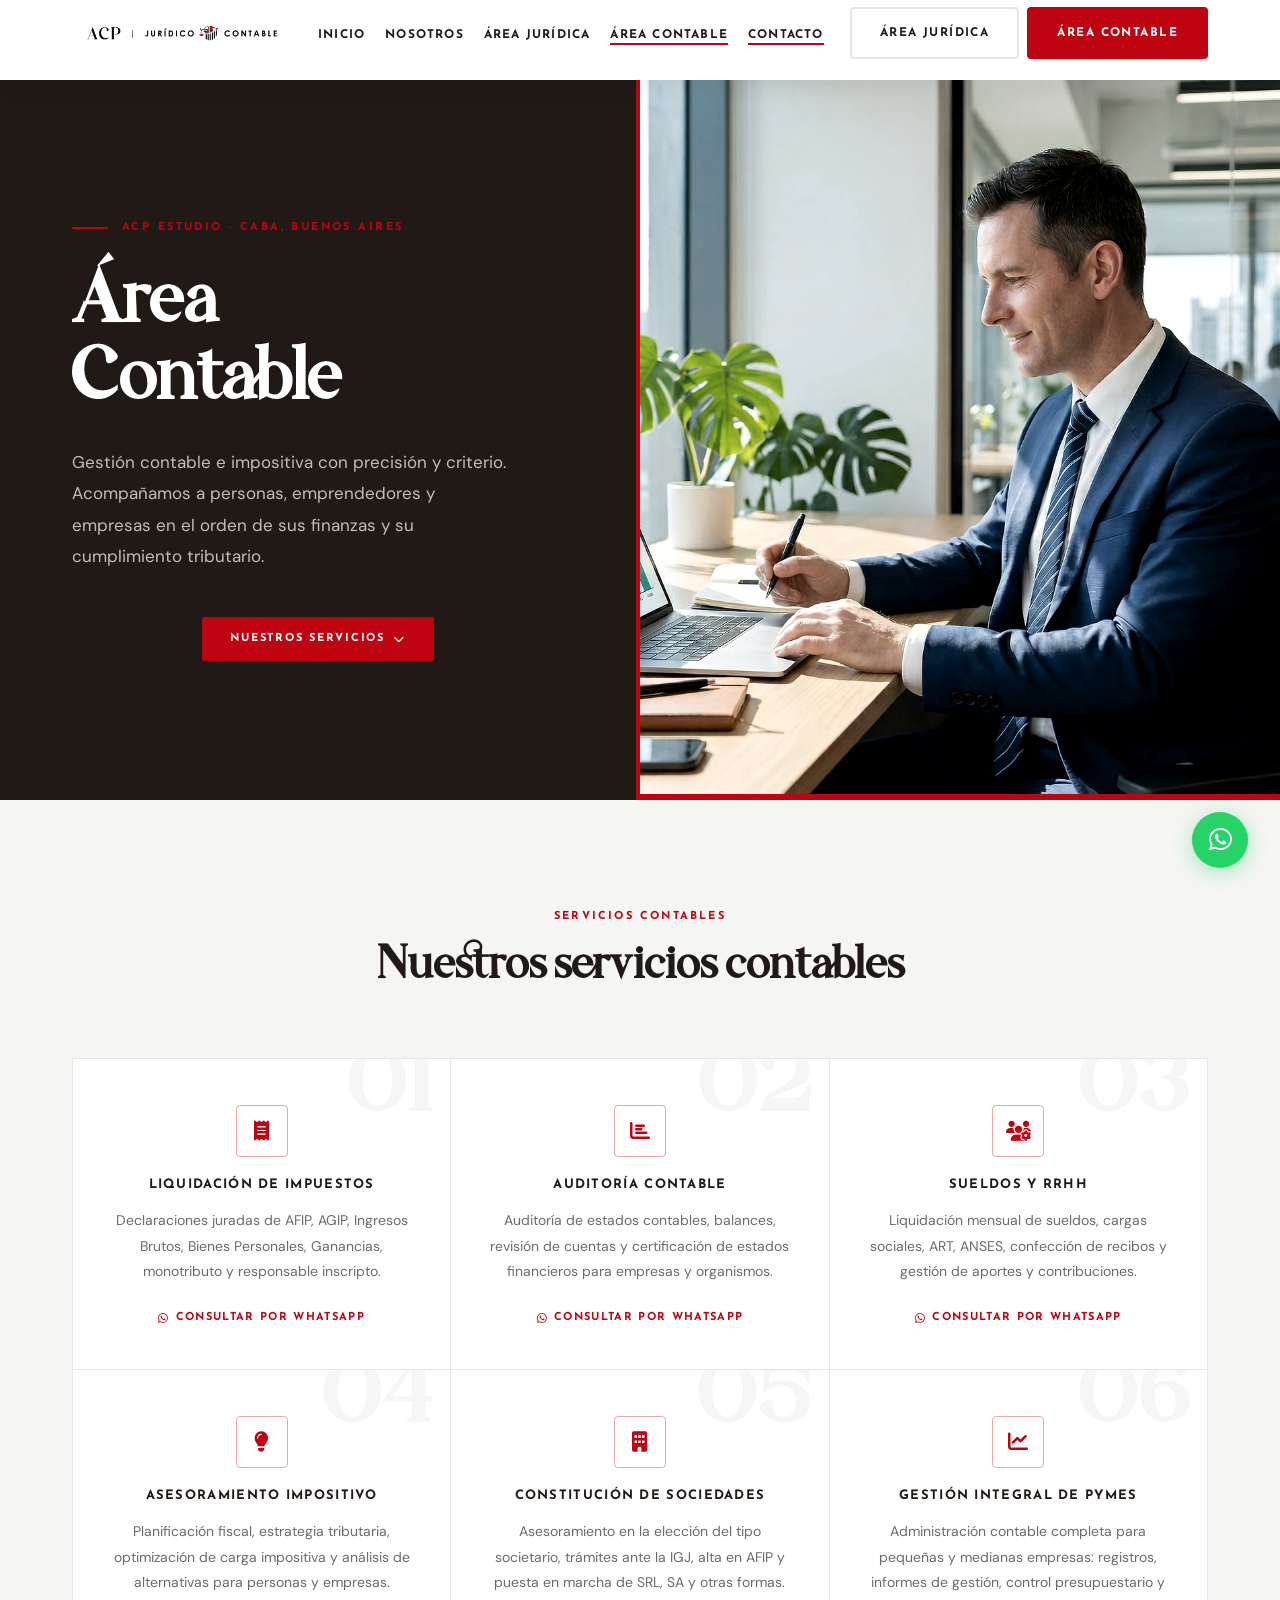
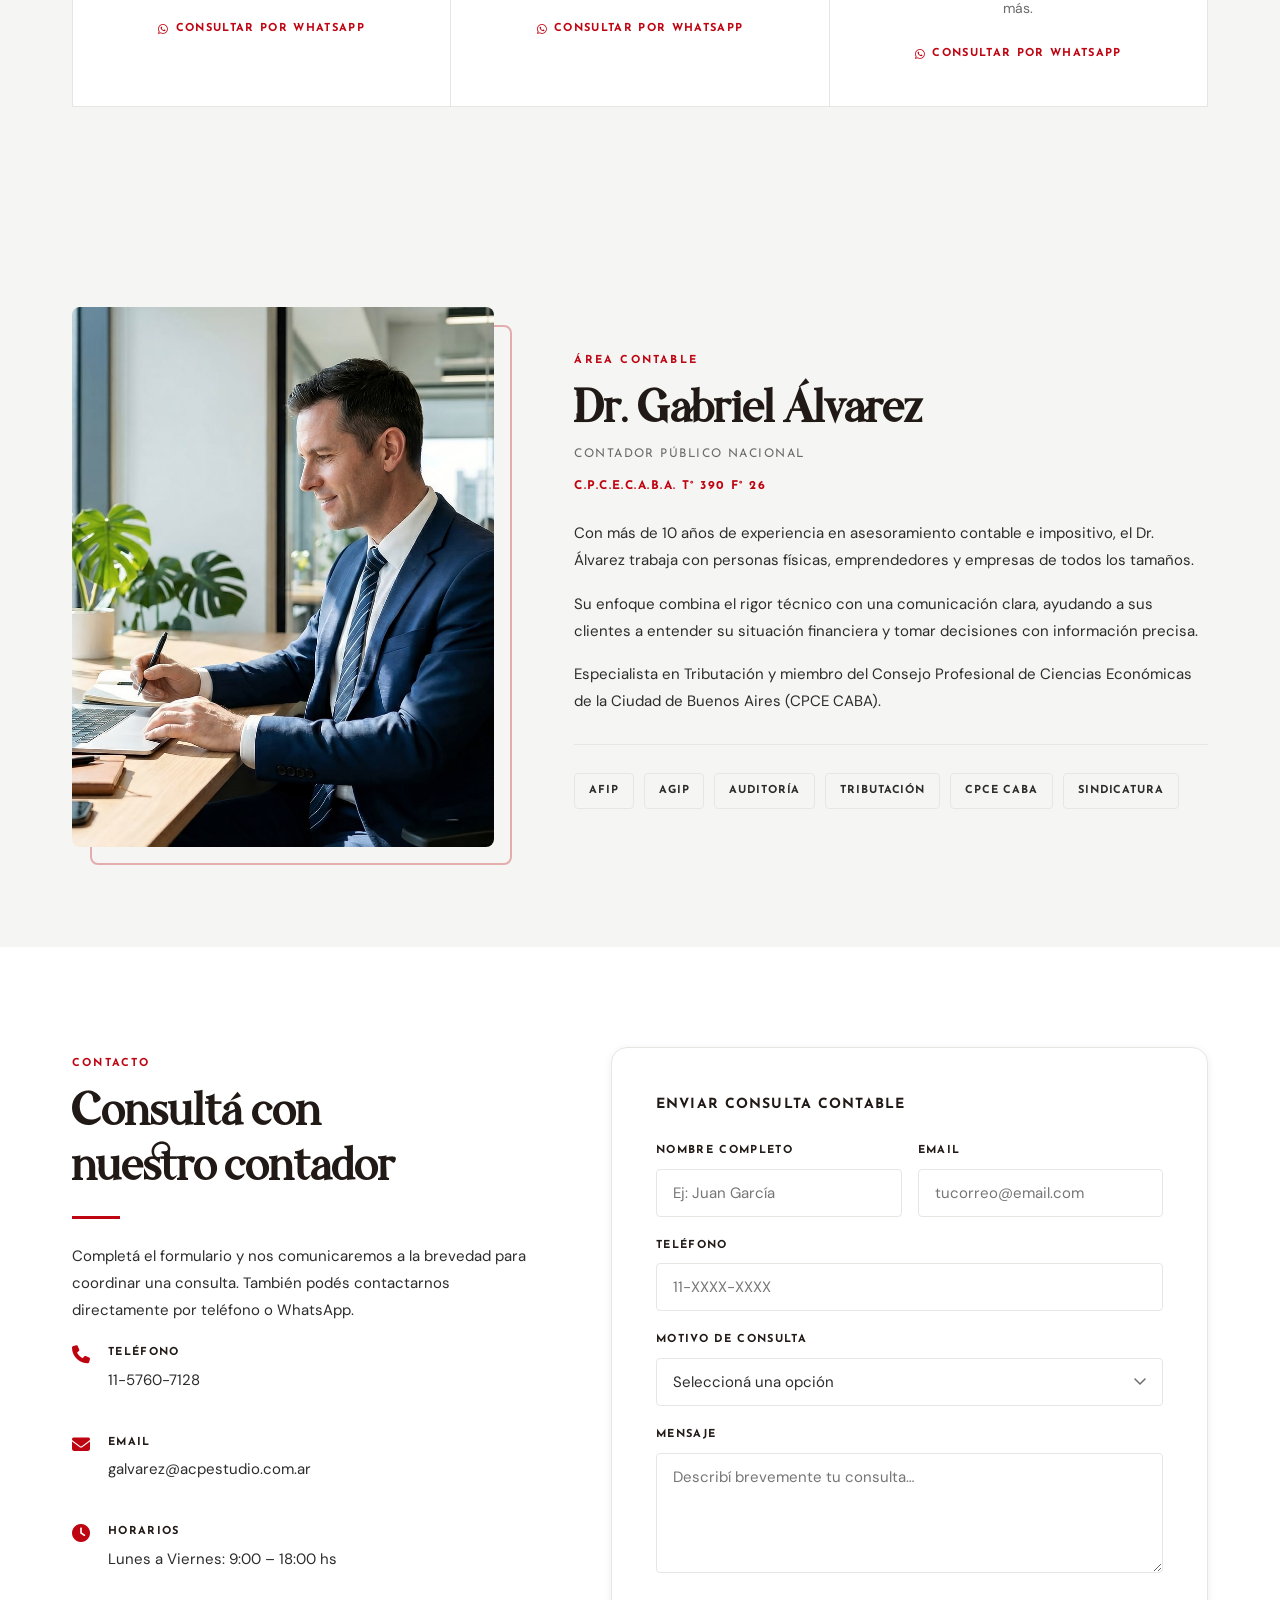
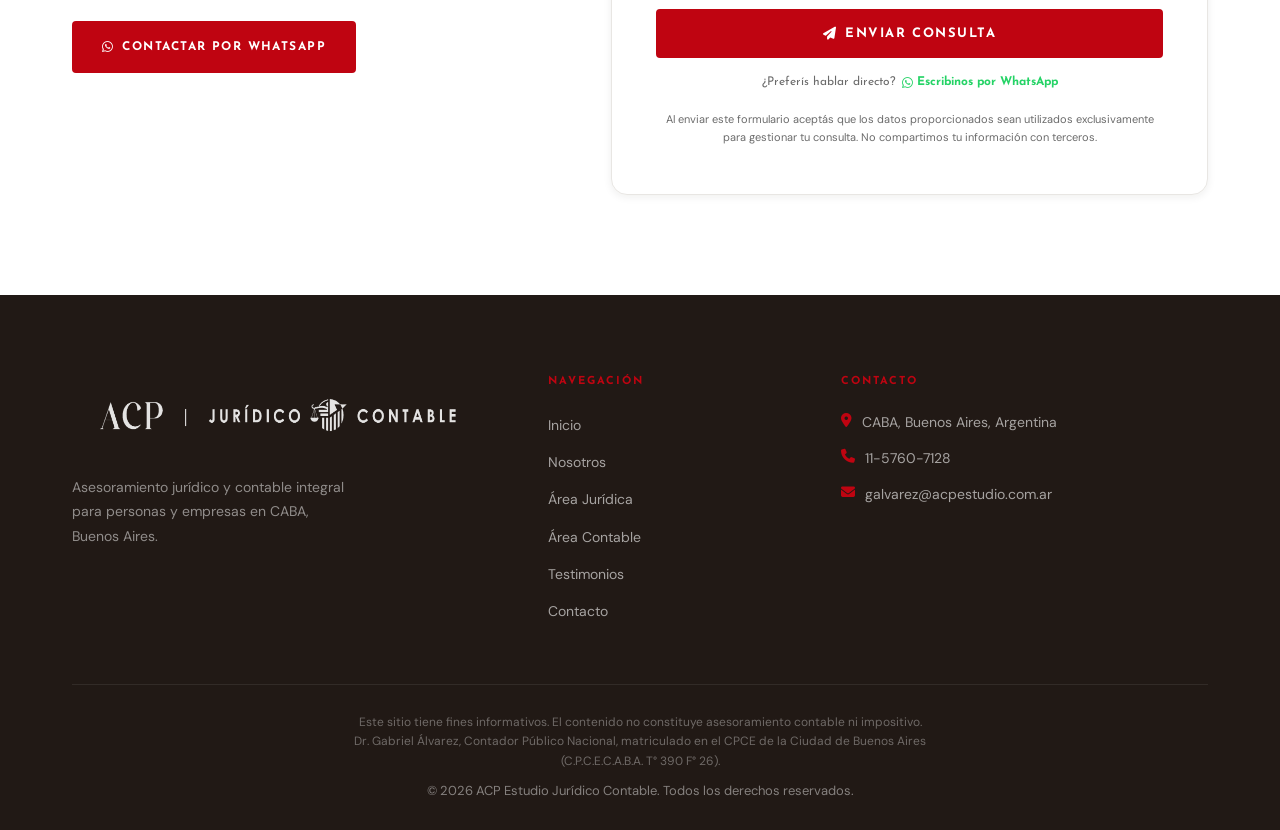
==== commit 9e084f65: "Corrige bugs criticos de contenido y optimiza performance (secciones 1-2) Contenido: - Elimina servi" ====
--- a/contable.html
+++ b/contable.html
@@ -4,13 +4,13 @@
   <meta charset="UTF-8">
   <meta name="viewport" content="width=device-width, initial-scale=1.0">
   <title>Área Contable | ACP Estudio Jurídico Contable · CABA</title>
-  <meta name="description" content="Asesoramiento contable e impositivo en CABA, Buenos Aires. Liquidación de impuestos, auditoría, balances y gestión de PYMES. Dr. Pablo Álvarez.">
+  <meta name="description" content="Asesoramiento contable e impositivo en CABA, Buenos Aires. Liquidación de impuestos, auditoría, balances y gestión de PYMES. Dr. Gabriel Álvarez.">
 
   <!-- Open Graph -->
   <meta property="og:title" content="Área Contable | ACP Estudio Jurídico Contable">
   <meta property="og:description" content="Asesoramiento contable e impositivo integral en CABA, Buenos Aires. Impuestos, auditoría, sueldos y gestión de PYMES.">
   <meta property="og:type" content="website">
-  <meta property="og:image" content="assets/images/herocontador.png">
+  <meta property="og:image" content="assets/images/herocontador.jpg">
 
   <!-- Google Fonts — fallbacks para The Castle Eliza y Century Gothic -->
   <link rel="preconnect" href="https://fonts.googleapis.com">
@@ -40,11 +40,12 @@
       "addressCountry": "AR"
     },
     "telephone": "+54-11-5760-7128",
-    "email": "estudiocalderaroalvarez@gmail.com",
+    "email": "galvarez@acpestudio.com.ar",
     "employee": {
       "@type": "Person",
       "name": "Gabriel Álvarez",
-      "jobTitle": "Contador Público"
+      "jobTitle": "Contador Público",
+      "email": "galvarez@acpestudio.com.ar"
     }
   }
   </script>
@@ -58,8 +59,8 @@
   <header class="header scrolled" id="header">
     <div class="container header__inner">
       <a href="index.html" class="header__logo" aria-label="ACP Estudio — Inicio">
-        <img src="assets/brand/logosolo.png"   alt="ACP Estudio Jurídico Contable" class="logo--solo">
-        <img src="assets/brand/logoletras.png" alt="ACP Estudio Jurídico Contable" class="logo--letras">
+        <img src="assets/brand/logosolo.png"   alt="ACP Estudio Jurídico Contable" class="logo--solo" width="1081" height="1080">
+        <img src="assets/brand/logoletras.png" alt="ACP Estudio Jurídico Contable" class="logo--letras" width="1600" height="257">
       </a>
 
       <nav class="nav" id="nav" aria-label="Navegación principal">
@@ -94,7 +95,7 @@
       <a href="#servicios" class="btn btn--primary">Nuestros servicios <i class="fas fa-chevron-down"></i></a>
     </div>
     <div class="hero-inner__right">
-      <img src="assets/images/herocontador.png" alt="Asesoramiento contable profesional" class="hero-inner__img">
+      <img src="assets/images/herocontador.jpg" alt="Asesoramiento contable profesional" class="hero-inner__img" width="1920" height="1072">
       <div class="hero-inner__right-accent"></div>
     </div>
   </section>
@@ -113,42 +114,42 @@
           <div class="svc-card__icon"><i class="fas fa-receipt" aria-hidden="true"></i></div>
           <h3 class="svc-card__title">Liquidación de Impuestos</h3>
           <p class="svc-card__desc">Declaraciones juradas de AFIP, AGIP, Ingresos Brutos, Bienes Personales, Ganancias, monotributo y responsable inscripto.</p>
-          <a href="servicio.html" class="svc-card__link">Ver más <i class="fas fa-arrow-right"></i></a>
+          <a href="https://wa.me/541157607128?text=Hola%2C%20quisiera%20consultar%20sobre%20Liquidaci%C3%B3n%20de%20Impuestos." class="svc-card__link" target="_blank" rel="noopener noreferrer"><i class="fab fa-whatsapp"></i> Consultar por WhatsApp</a>
         </article>
 
         <article class="svc-card" data-num="02" data-aos="fade-up" data-aos-delay="60">
           <div class="svc-card__icon"><i class="fas fa-chart-bar" aria-hidden="true"></i></div>
           <h3 class="svc-card__title">Auditoría Contable</h3>
           <p class="svc-card__desc">Auditoría de estados contables, balances, revisión de cuentas y certificación de estados financieros para empresas y organismos.</p>
-          <a href="servicio.html" class="svc-card__link">Ver más <i class="fas fa-arrow-right"></i></a>
+          <a href="https://wa.me/541157607128?text=Hola%2C%20quisiera%20consultar%20sobre%20Auditor%C3%ADa%20Contable." class="svc-card__link" target="_blank" rel="noopener noreferrer"><i class="fab fa-whatsapp"></i> Consultar por WhatsApp</a>
         </article>
 
         <article class="svc-card" data-num="03" data-aos="fade-up" data-aos-delay="120">
           <div class="svc-card__icon"><i class="fas fa-users-cog" aria-hidden="true"></i></div>
           <h3 class="svc-card__title">Sueldos y RRHH</h3>
           <p class="svc-card__desc">Liquidación mensual de sueldos, cargas sociales, ART, ANSES, confección de recibos y gestión de aportes y contribuciones.</p>
-          <a href="servicio.html" class="svc-card__link">Ver más <i class="fas fa-arrow-right"></i></a>
+          <a href="https://wa.me/541157607128?text=Hola%2C%20quisiera%20consultar%20sobre%20Sueldos%20y%20RRHH." class="svc-card__link" target="_blank" rel="noopener noreferrer"><i class="fab fa-whatsapp"></i> Consultar por WhatsApp</a>
         </article>
 
         <article class="svc-card" data-num="04" data-aos="fade-up" data-aos-delay="0">
           <div class="svc-card__icon"><i class="fas fa-lightbulb" aria-hidden="true"></i></div>
           <h3 class="svc-card__title">Asesoramiento Impositivo</h3>
           <p class="svc-card__desc">Planificación fiscal, estrategia tributaria, optimización de carga impositiva y análisis de alternativas para personas y empresas.</p>
-          <a href="servicio.html" class="svc-card__link">Ver más <i class="fas fa-arrow-right"></i></a>
+          <a href="https://wa.me/541157607128?text=Hola%2C%20quisiera%20consultar%20sobre%20Asesoramiento%20Impositivo." class="svc-card__link" target="_blank" rel="noopener noreferrer"><i class="fab fa-whatsapp"></i> Consultar por WhatsApp</a>
         </article>
 
         <article class="svc-card" data-num="05" data-aos="fade-up" data-aos-delay="60">
           <div class="svc-card__icon"><i class="fas fa-building" aria-hidden="true"></i></div>
           <h3 class="svc-card__title">Constitución de Sociedades</h3>
           <p class="svc-card__desc">Asesoramiento en la elección del tipo societario, trámites ante la IGJ, alta en AFIP y puesta en marcha de SRL, SA y otras formas.</p>
-          <a href="servicio.html" class="svc-card__link">Ver más <i class="fas fa-arrow-right"></i></a>
+          <a href="https://wa.me/541157607128?text=Hola%2C%20quisiera%20consultar%20sobre%20Constituci%C3%B3n%20de%20Sociedades." class="svc-card__link" target="_blank" rel="noopener noreferrer"><i class="fab fa-whatsapp"></i> Consultar por WhatsApp</a>
         </article>
 
         <article class="svc-card" data-num="06" data-aos="fade-up" data-aos-delay="120">
           <div class="svc-card__icon"><i class="fas fa-chart-line" aria-hidden="true"></i></div>
           <h3 class="svc-card__title">Gestión Integral de PYMES</h3>
           <p class="svc-card__desc">Administración contable completa para pequeñas y medianas empresas: registros, informes de gestión, control presupuestario y más.</p>
-          <a href="servicio.html" class="svc-card__link">Ver más <i class="fas fa-arrow-right"></i></a>
+          <a href="https://wa.me/541157607128?text=Hola%2C%20quisiera%20consultar%20sobre%20Gesti%C3%B3n%20Integral%20de%20PYMES." class="svc-card__link" target="_blank" rel="noopener noreferrer"><i class="fab fa-whatsapp"></i> Consultar por WhatsApp</a>
         </article>
 
       </div>
@@ -160,7 +161,7 @@
     <div class="container profesional__inner">
 
       <div class="profesional__img-wrap" data-aos="fade-right">
-        <img src="assets/images/herocontador.png" alt="Dr. Pablo Álvarez — Contador Público" class="profesional__img">
+        <img src="assets/images/herocontador.jpg" alt="Dr. Gabriel Álvarez — Contador Público" class="profesional__img" width="1920" height="1072" loading="lazy">
         <div class="profesional__img-deco"></div>
       </div>
 
@@ -168,7 +169,7 @@
         <span class="section-label">Área Contable</span>
         <h2>Dr. Gabriel Álvarez</h2>
         <p class="profesional__role">Contador Público Nacional</p>
-        <span class="profesional__matricula">Matrícula [N°] · CPCE CABA</span>
+        <span class="profesional__matricula">C.P.C.E.C.A.B.A. T° 390 F° 26</span>
 
         <div class="profesional__bio">
           <p>
@@ -178,9 +179,10 @@
             Su enfoque combina el rigor técnico con una comunicación clara, ayudando a sus clientes a entender su situación financiera y tomar decisiones con información precisa.
           </p>
           <p>
-            Egresado de [Universidad], especialista en Tributación y miembro del Consejo Profesional de Ciencias Económicas de la Ciudad de Buenos Aires (CPCE CABA).
+            Especialista en Tributación y miembro del Consejo Profesional de Ciencias Económicas de la Ciudad de Buenos Aires (CPCE CABA).
           </p>
         </div>
+        <!-- TODO contenido pendiente: universidad de egreso del Dr. Gabriel Álvarez -->
 
         <div class="profesional__certs">
           <span class="cert-badge">AFIP</span>
@@ -218,7 +220,7 @@
           <i class="fas fa-envelope" aria-hidden="true"></i>
           <div>
             <strong>Email</strong>
-            <p><a href="mailto:estudiocalderaroalvarez@gmail.com">estudiocalderaroalvarez@gmail.com</a></p>
+            <p><a href="mailto:galvarez@acpestudio.com.ar">galvarez@acpestudio.com.ar</a></p>
           </div>
         </div>
         <div class="contact-item">
@@ -299,7 +301,7 @@
       <div class="footer__top">
 
         <div class="footer__brand">
-          <img src="assets/brand/logoletras.png" alt="ACP Estudio Jurídico Contable" class="footer__logo">
+          <img src="assets/brand/logoletras.png" alt="ACP Estudio Jurídico Contable" class="footer__logo" width="1600" height="257" loading="lazy">
           <p class="footer__tagline">Asesoramiento jurídico y contable integral para personas y empresas en CABA, Buenos Aires.</p>
         </div>
 
@@ -327,7 +329,7 @@
           </div>
           <div class="contact-row">
             <i class="fas fa-envelope" aria-hidden="true"></i>
-            <a href="mailto:estudiocalderaroalvarez@gmail.com">estudiocalderaroalvarez@gmail.com</a>
+            <a href="mailto:galvarez@acpestudio.com.ar">galvarez@acpestudio.com.ar</a>
           </div>
         </div>
 
@@ -337,15 +339,15 @@
 
       <div class="footer__bottom">
         <p class="footer__legal">
-          Este sitio tiene fines informativos. El contenido no constituye asesoramiento contable ni impositivo. Dr. Gabriel Álvarez, Contador Público Nacional, matriculado en el CPCE de la Ciudad de Buenos Aires.
+          Este sitio tiene fines informativos. El contenido no constituye asesoramiento contable ni impositivo. Dr. Gabriel Álvarez, Contador Público Nacional, matriculado en el CPCE de la Ciudad de Buenos Aires (C.P.C.E.C.A.B.A. T° 390 F° 26).
         </p>
-        <p class="footer__copy">© 2025 ACP Estudio Jurídico Contable. Todos los derechos reservados.</p>
+        <p class="footer__copy">© 2026 ACP Estudio Jurídico Contable. Todos los derechos reservados.</p>
       </div>
     </div>
   </footer>
 
   <!-- WhatsApp flotante -->
-  <a href="https://wa.me/5491157607128" class="wsp-float" target="_blank" rel="noopener" aria-label="Escribinos por WhatsApp">
+  <a href="https://wa.me/541157607128" class="wsp-float" target="_blank" rel="noopener" aria-label="Escribinos por WhatsApp">
     <i class="fab fa-whatsapp"></i>
   </a>
 
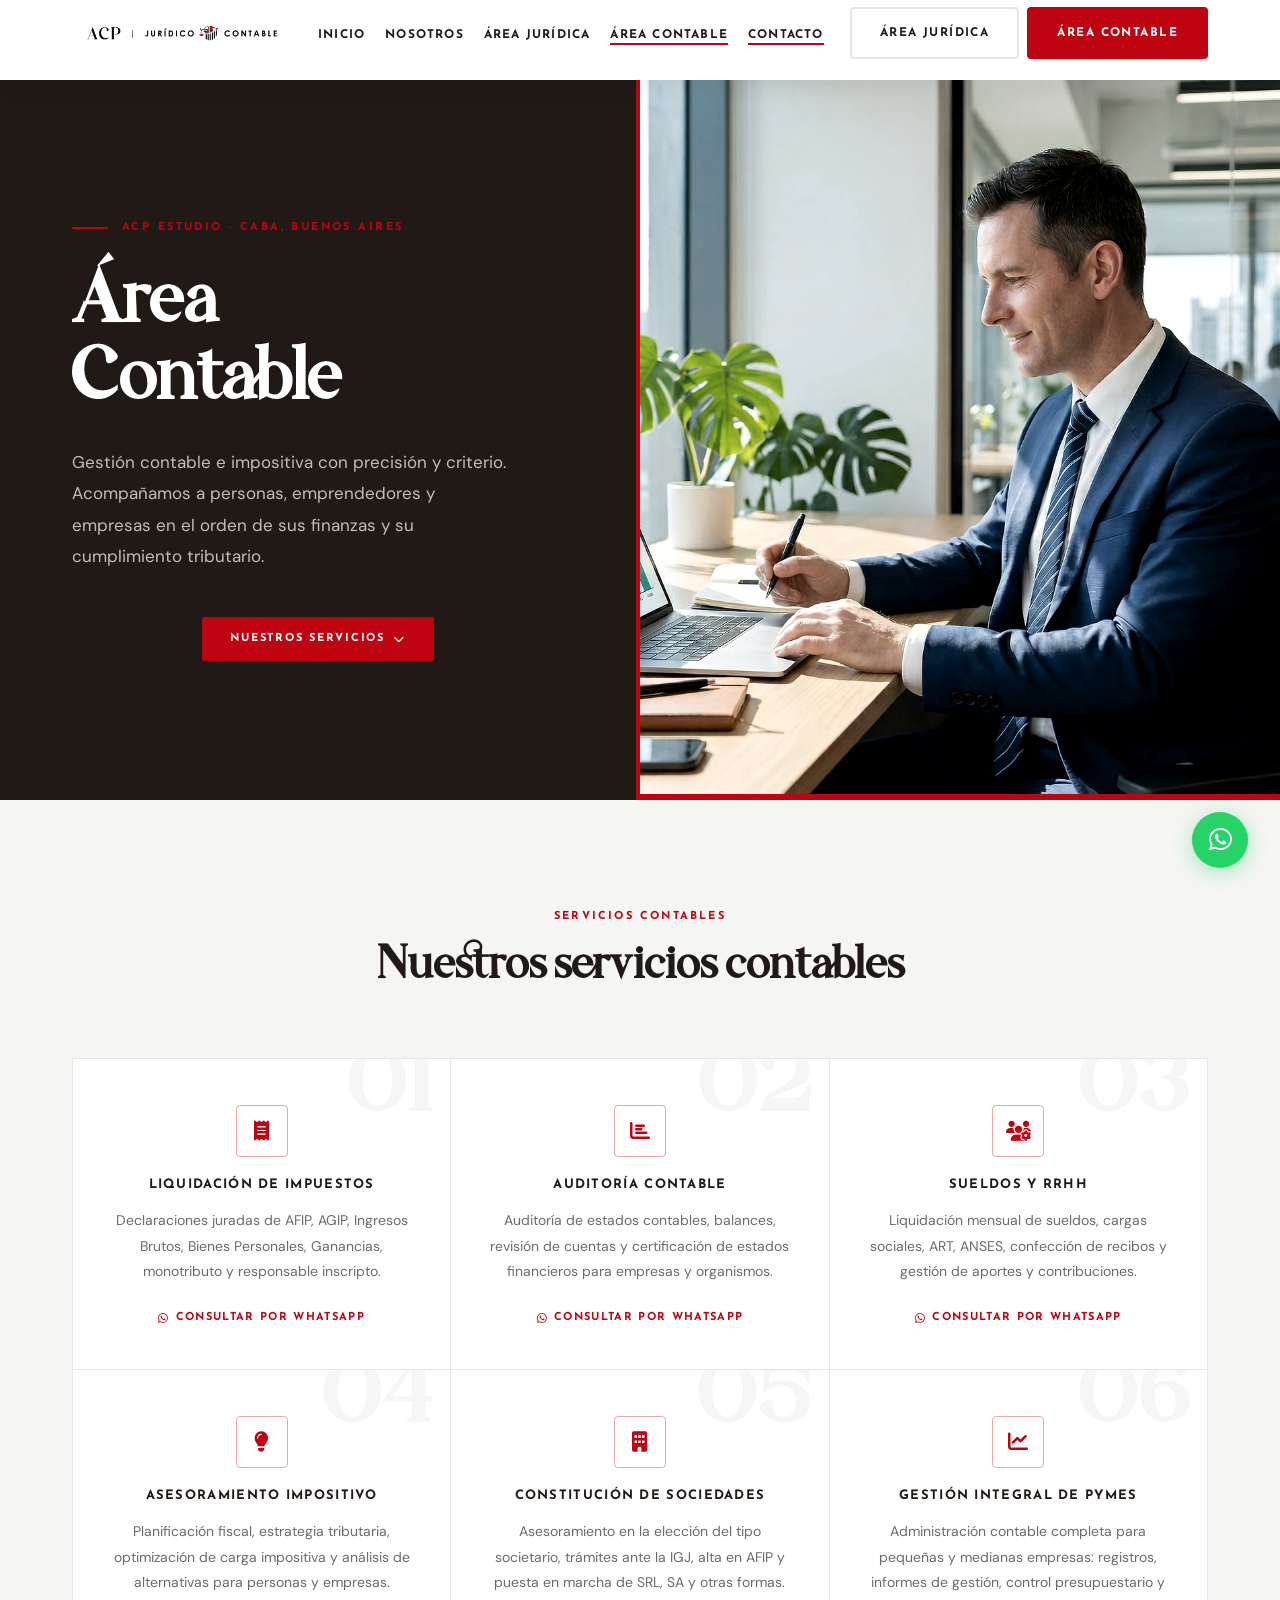
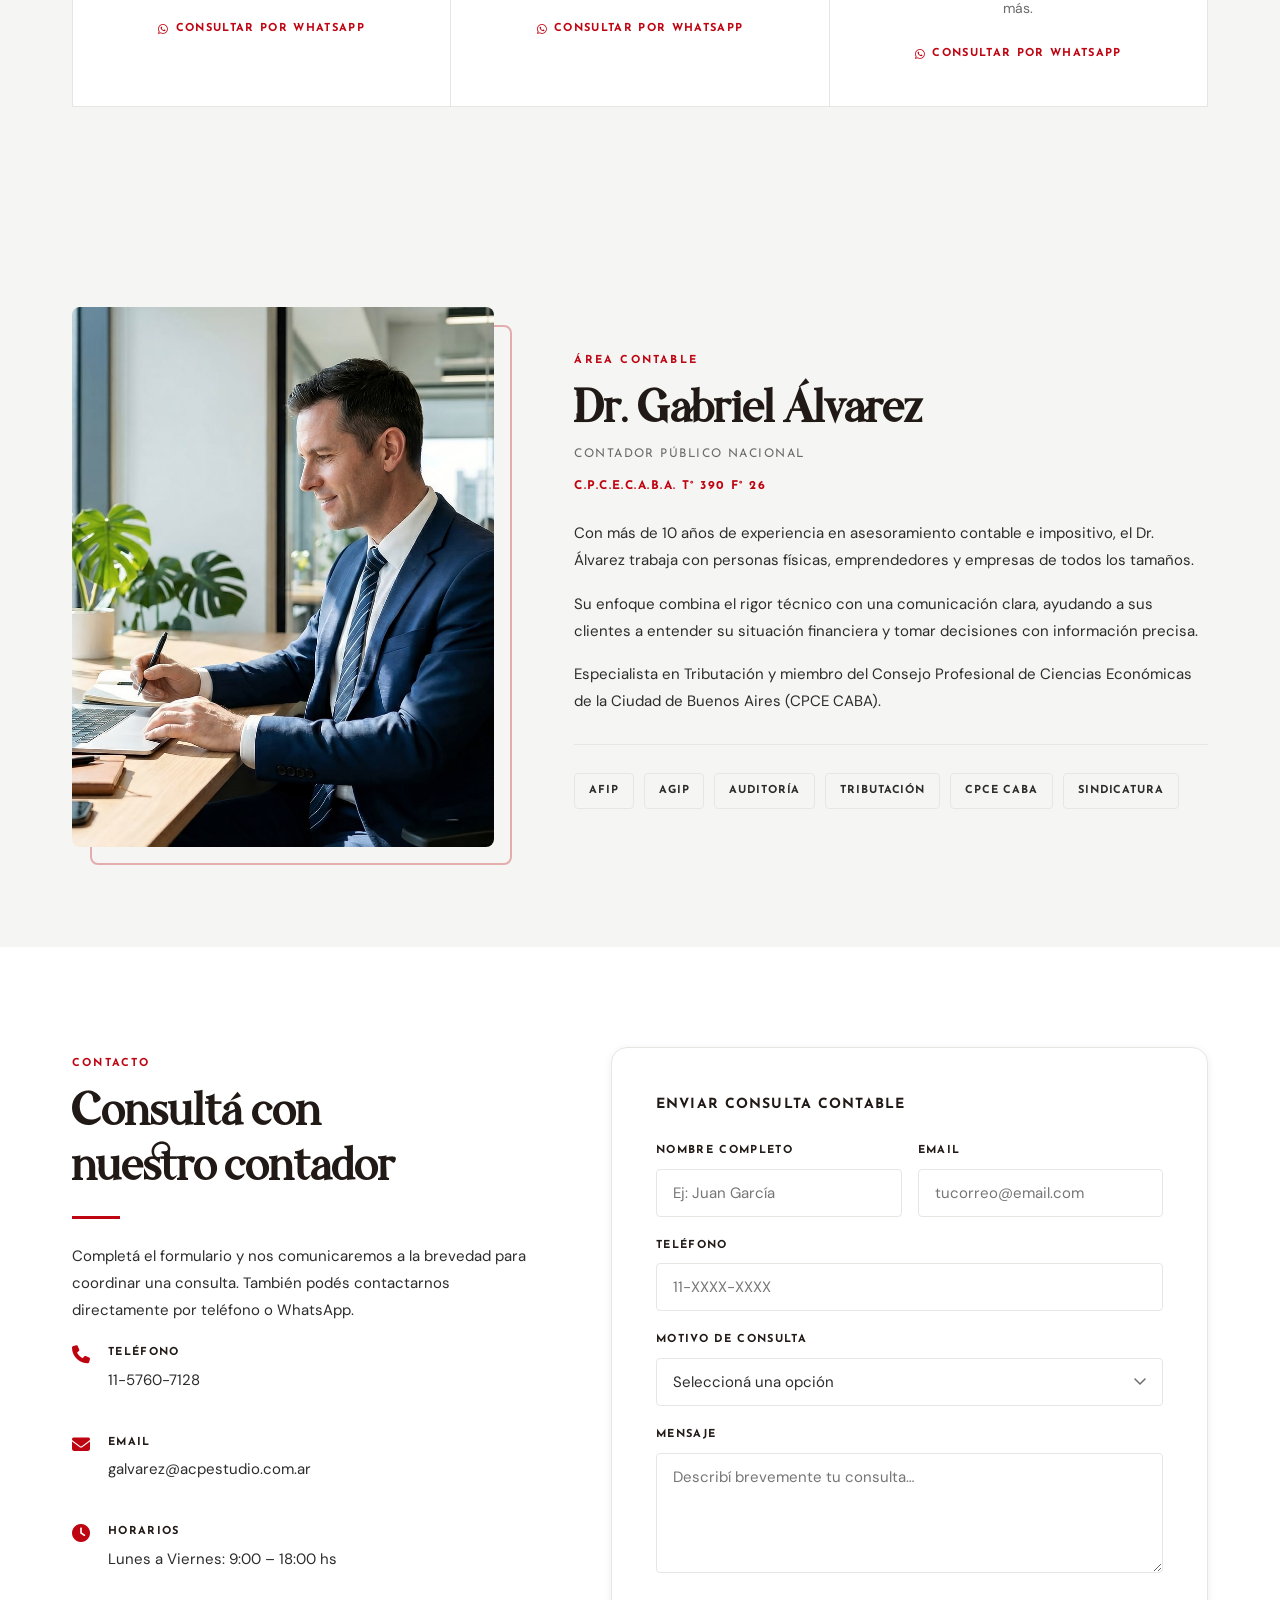
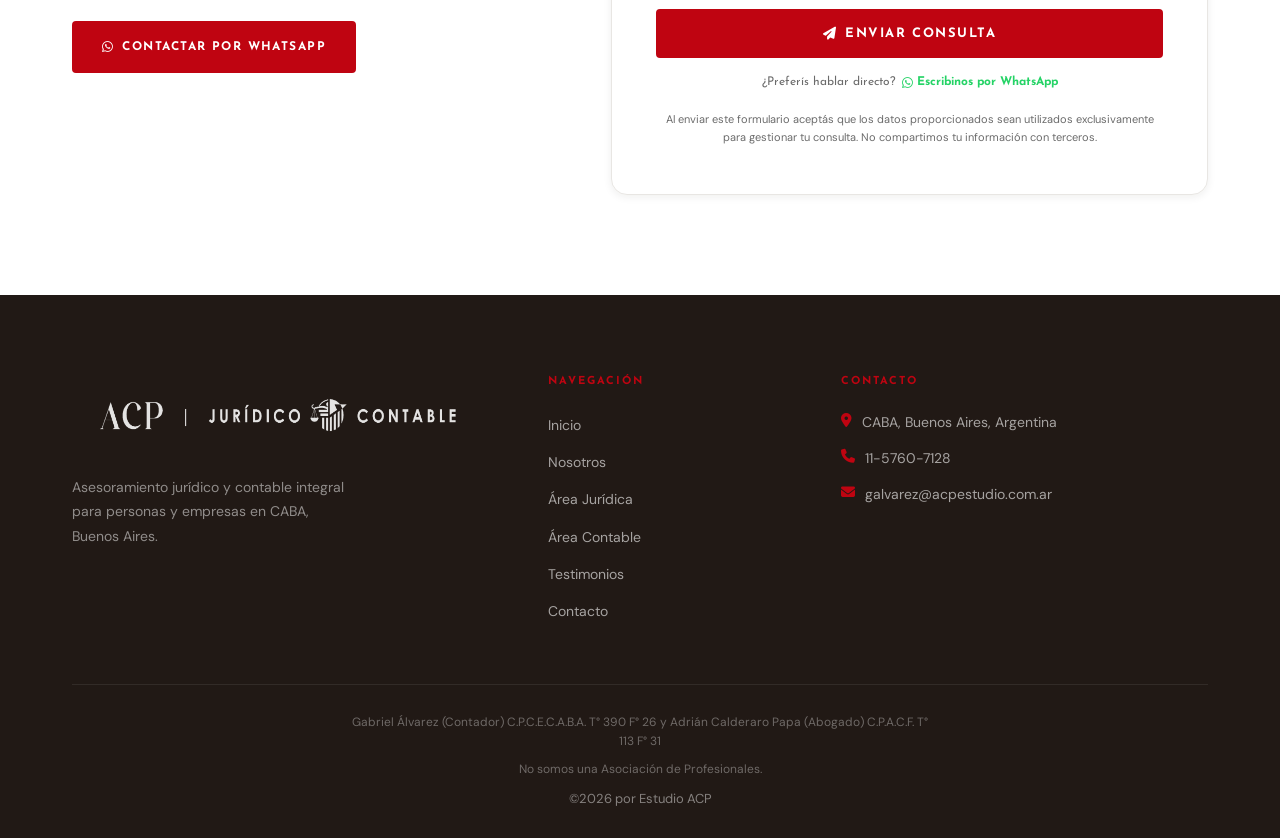
==== commit afa63ffc: "Actualiza texto legal y copyright del footer en las 3 paginas Reemplaza el disclaimer generico por l" ====
--- a/contable.html
+++ b/contable.html
@@ -339,9 +339,12 @@
 
       <div class="footer__bottom">
         <p class="footer__legal">
-          Este sitio tiene fines informativos. El contenido no constituye asesoramiento contable ni impositivo. Dr. Gabriel Álvarez, Contador Público Nacional, matriculado en el CPCE de la Ciudad de Buenos Aires (C.P.C.E.C.A.B.A. T° 390 F° 26).
+          Gabriel Álvarez (Contador) C.P.C.E.C.A.B.A. T° 390 F° 26 y Adrián Calderaro Papa (Abogado) C.P.A.C.F. T° 113 F° 31
         </p>
-        <p class="footer__copy">© 2026 ACP Estudio Jurídico Contable. Todos los derechos reservados.</p>
+        <p class="footer__legal">
+          No somos una Asociación de Profesionales.
+        </p>
+        <p class="footer__copy">©2026 por Estudio ACP</p>
       </div>
     </div>
   </footer>
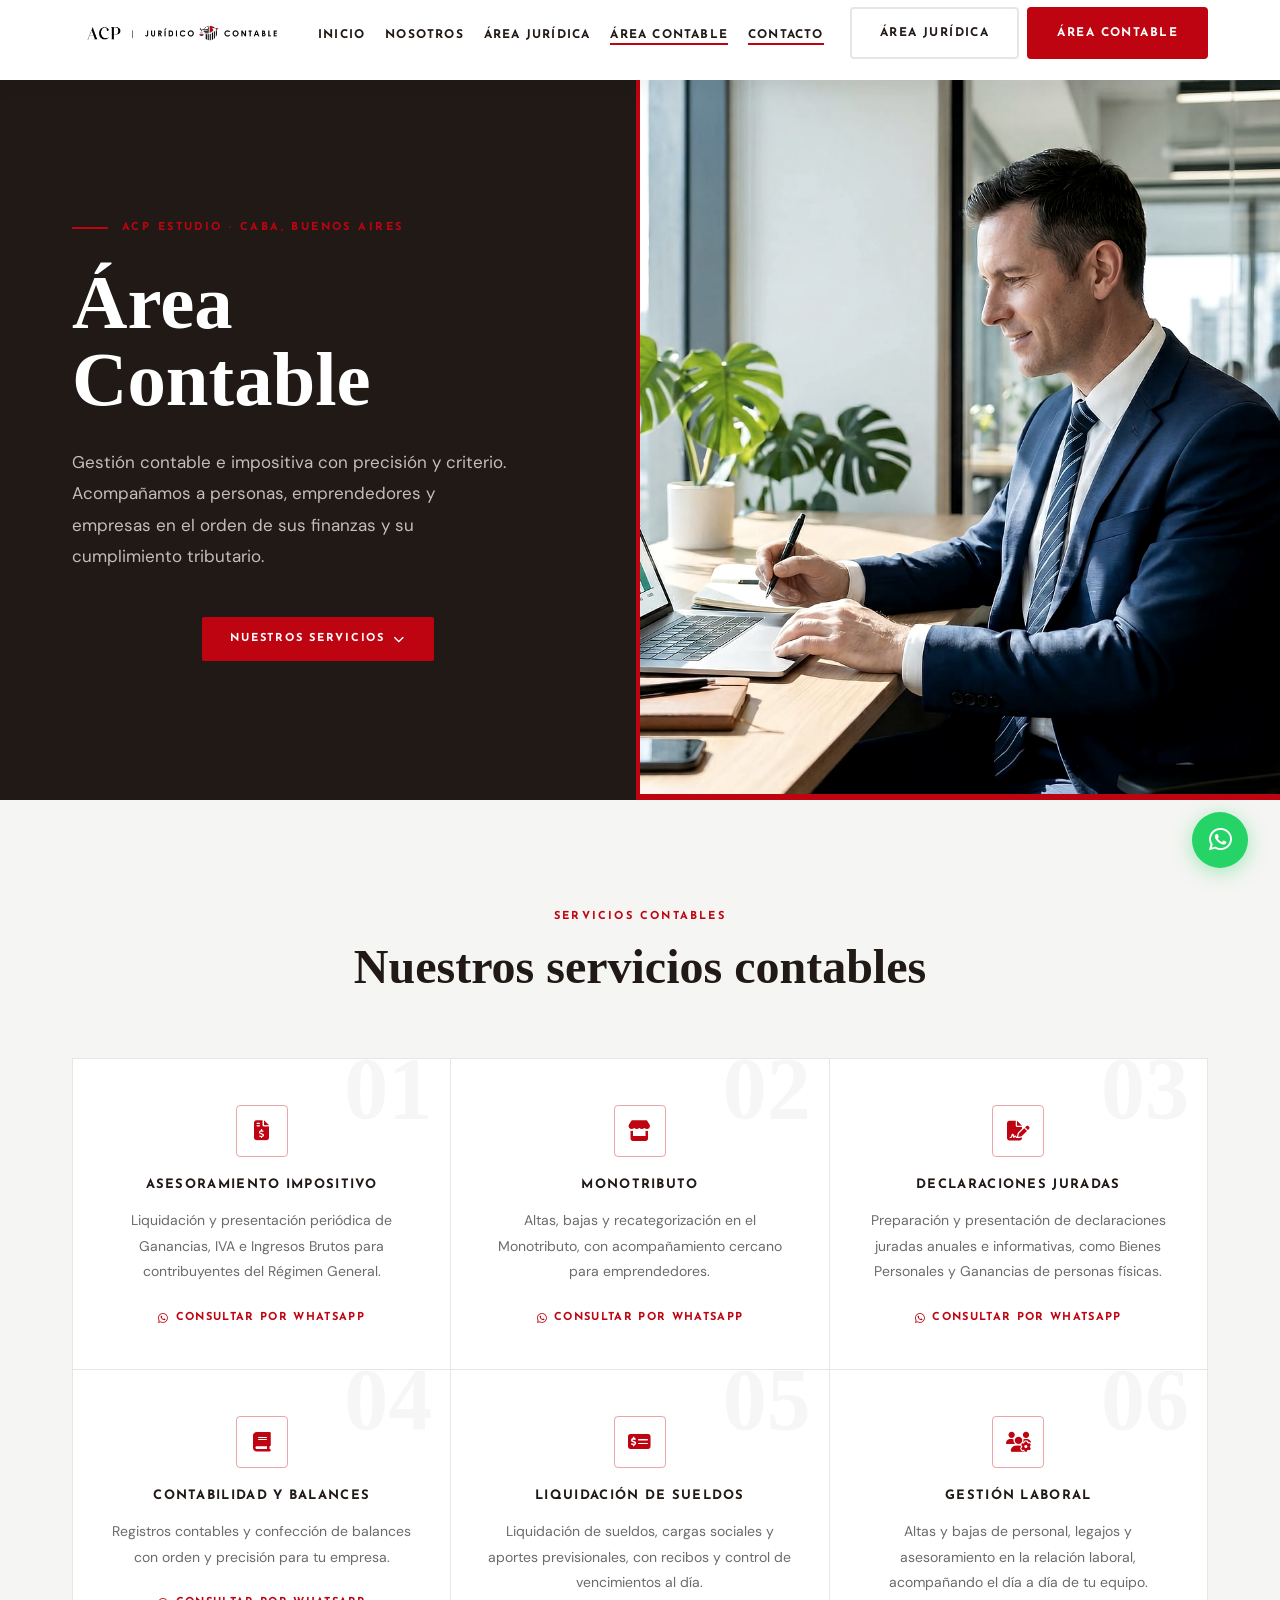
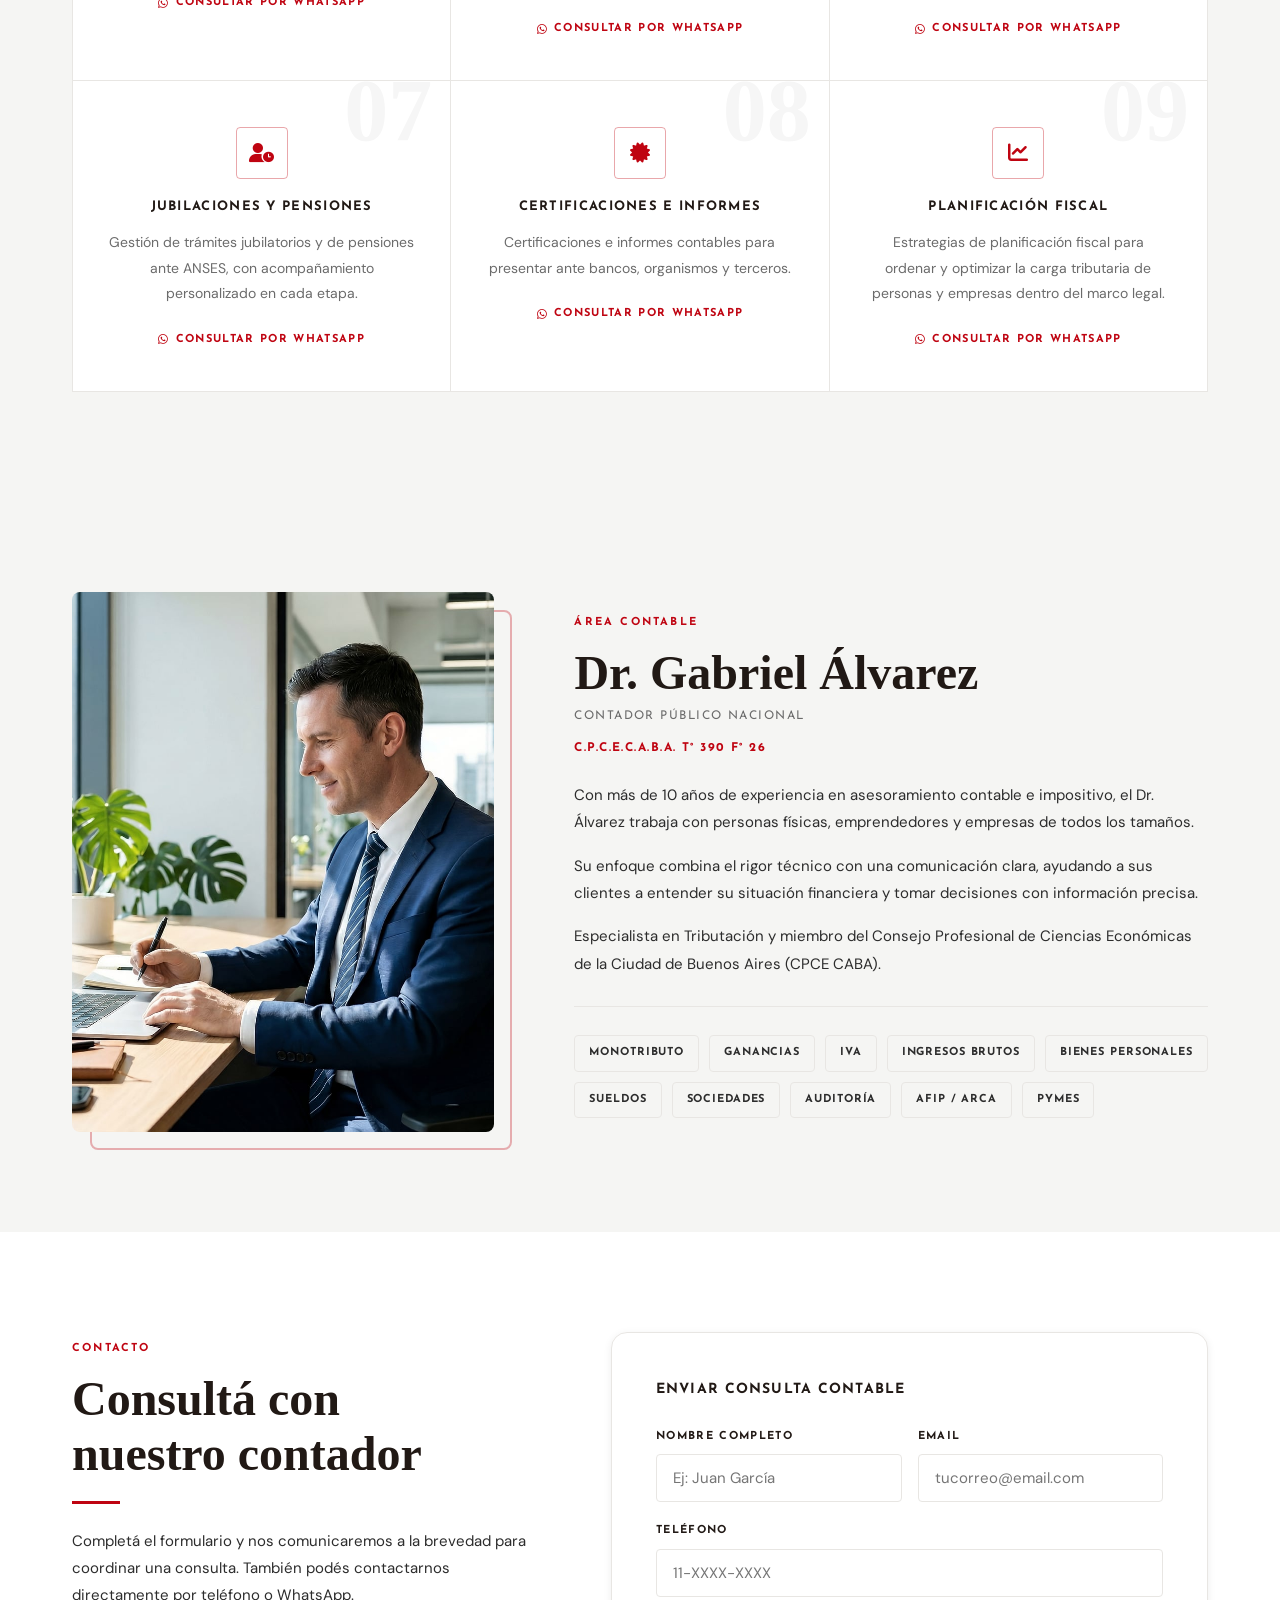
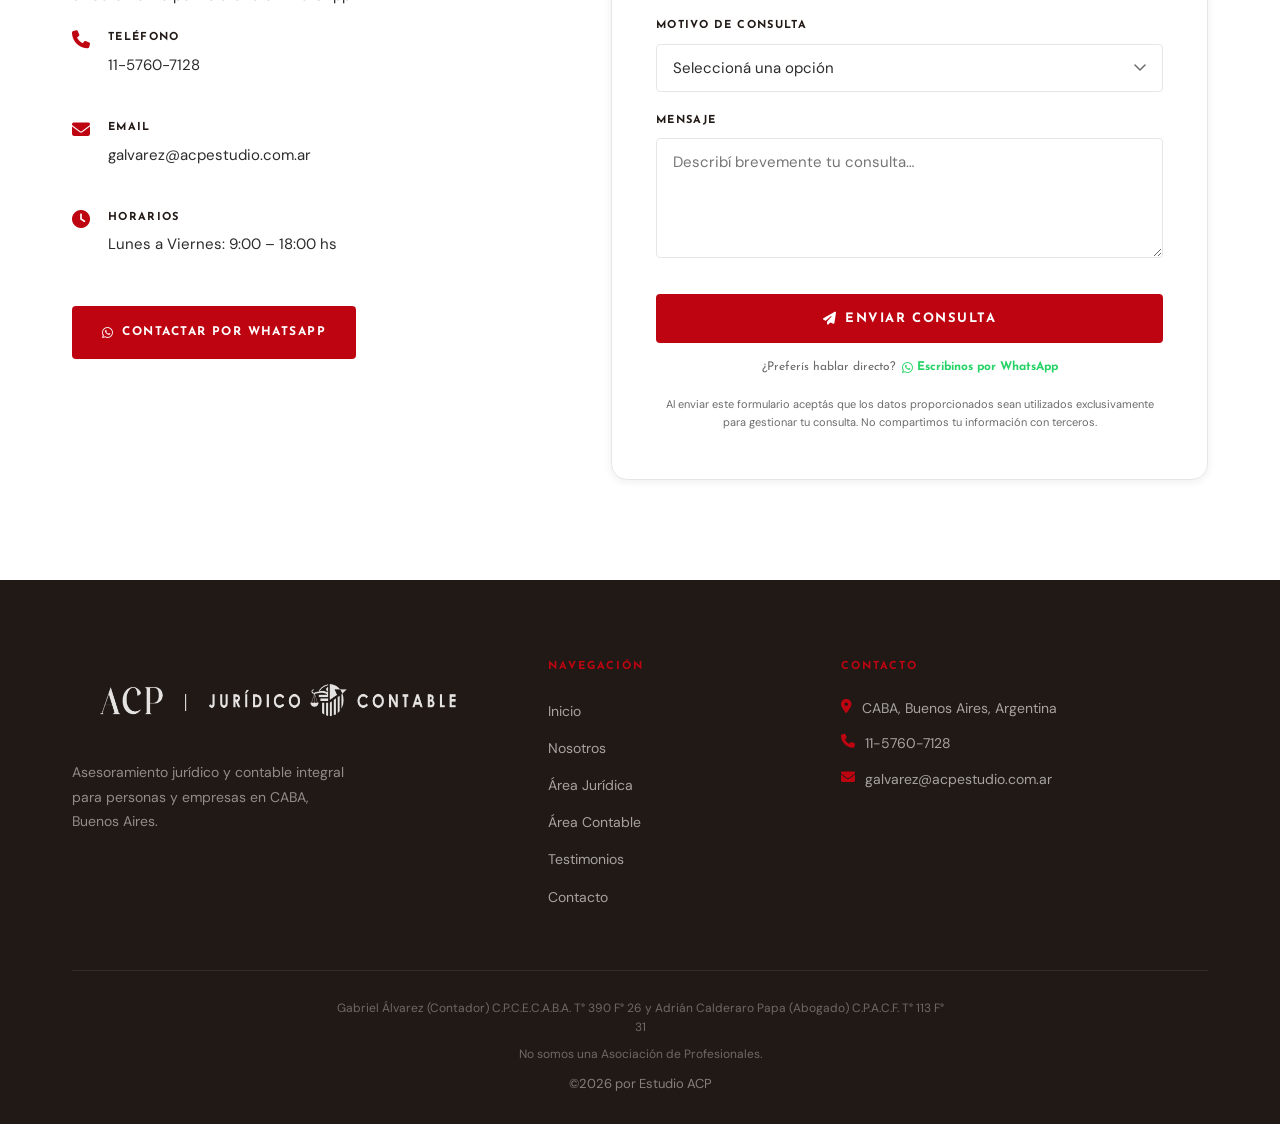
==== commit 33a6963a: "Prepara el repo para subir a GitHub: excluye propuesta comercial y fuente con licencia" ====
--- a/contable.html
+++ b/contable.html
@@ -111,45 +111,66 @@
       <div class="servicios__grid">
 
         <article class="svc-card" data-num="01" data-aos="fade-up" data-aos-delay="0">
-          <div class="svc-card__icon"><i class="fas fa-receipt" aria-hidden="true"></i></div>
-          <h3 class="svc-card__title">Liquidación de Impuestos</h3>
-          <p class="svc-card__desc">Declaraciones juradas de AFIP, AGIP, Ingresos Brutos, Bienes Personales, Ganancias, monotributo y responsable inscripto.</p>
-          <a href="https://wa.me/541157607128?text=Hola%2C%20quisiera%20consultar%20sobre%20Liquidaci%C3%B3n%20de%20Impuestos." class="svc-card__link" target="_blank" rel="noopener noreferrer"><i class="fab fa-whatsapp"></i> Consultar por WhatsApp</a>
+          <div class="svc-card__icon"><i class="fas fa-file-invoice-dollar" aria-hidden="true"></i></div>
+          <h3 class="svc-card__title">Asesoramiento Impositivo</h3>
+          <p class="svc-card__desc">Liquidación y presentación periódica de Ganancias, IVA e Ingresos Brutos para contribuyentes del Régimen General.</p>
+          <a href="https://wa.me/541157607128?text=Hola%2C%20quisiera%20consultar%20sobre%20Asesoramiento%20Impositivo." class="svc-card__link" target="_blank" rel="noopener noreferrer"><i class="fab fa-whatsapp"></i> Consultar por WhatsApp</a>
         </article>
 
         <article class="svc-card" data-num="02" data-aos="fade-up" data-aos-delay="60">
-          <div class="svc-card__icon"><i class="fas fa-chart-bar" aria-hidden="true"></i></div>
-          <h3 class="svc-card__title">Auditoría Contable</h3>
-          <p class="svc-card__desc">Auditoría de estados contables, balances, revisión de cuentas y certificación de estados financieros para empresas y organismos.</p>
-          <a href="https://wa.me/541157607128?text=Hola%2C%20quisiera%20consultar%20sobre%20Auditor%C3%ADa%20Contable." class="svc-card__link" target="_blank" rel="noopener noreferrer"><i class="fab fa-whatsapp"></i> Consultar por WhatsApp</a>
+          <div class="svc-card__icon"><i class="fas fa-store" aria-hidden="true"></i></div>
+          <h3 class="svc-card__title">Monotributo</h3>
+          <p class="svc-card__desc">Altas, bajas y recategorización en el Monotributo, con acompañamiento cercano para emprendedores.</p>
+          <a href="https://wa.me/541157607128?text=Hola%2C%20quisiera%20consultar%20sobre%20Monotributo." class="svc-card__link" target="_blank" rel="noopener noreferrer"><i class="fab fa-whatsapp"></i> Consultar por WhatsApp</a>
         </article>
 
         <article class="svc-card" data-num="03" data-aos="fade-up" data-aos-delay="120">
+          <div class="svc-card__icon"><i class="fas fa-file-signature" aria-hidden="true"></i></div>
+          <h3 class="svc-card__title">Declaraciones Juradas</h3>
+          <p class="svc-card__desc">Preparación y presentación de declaraciones juradas anuales e informativas, como Bienes Personales y Ganancias de personas físicas.</p>
+          <a href="https://wa.me/541157607128?text=Hola%2C%20quisiera%20consultar%20sobre%20Declaraciones%20Juradas." class="svc-card__link" target="_blank" rel="noopener noreferrer"><i class="fab fa-whatsapp"></i> Consultar por WhatsApp</a>
+        </article>
+
+        <article class="svc-card" data-num="04" data-aos="fade-up" data-aos-delay="0">
+          <div class="svc-card__icon"><i class="fas fa-book" aria-hidden="true"></i></div>
+          <h3 class="svc-card__title">Contabilidad y Balances</h3>
+          <p class="svc-card__desc">Registros contables y confección de balances con orden y precisión para tu empresa.</p>
+          <a href="https://wa.me/541157607128?text=Hola%2C%20quisiera%20consultar%20sobre%20Contabilidad%20y%20Balances." class="svc-card__link" target="_blank" rel="noopener noreferrer"><i class="fab fa-whatsapp"></i> Consultar por WhatsApp</a>
+        </article>
+
+        <article class="svc-card" data-num="05" data-aos="fade-up" data-aos-delay="60">
+          <div class="svc-card__icon"><i class="fas fa-money-check-alt" aria-hidden="true"></i></div>
+          <h3 class="svc-card__title">Liquidación de Sueldos</h3>
+          <p class="svc-card__desc">Liquidación de sueldos, cargas sociales y aportes previsionales, con recibos y control de vencimientos al día.</p>
+          <a href="https://wa.me/541157607128?text=Hola%2C%20quisiera%20consultar%20sobre%20Liquidaci%C3%B3n%20de%20Sueldos." class="svc-card__link" target="_blank" rel="noopener noreferrer"><i class="fab fa-whatsapp"></i> Consultar por WhatsApp</a>
+        </article>
+
+        <article class="svc-card" data-num="06" data-aos="fade-up" data-aos-delay="120">
           <div class="svc-card__icon"><i class="fas fa-users-cog" aria-hidden="true"></i></div>
-          <h3 class="svc-card__title">Sueldos y RRHH</h3>
-          <p class="svc-card__desc">Liquidación mensual de sueldos, cargas sociales, ART, ANSES, confección de recibos y gestión de aportes y contribuciones.</p>
-          <a href="https://wa.me/541157607128?text=Hola%2C%20quisiera%20consultar%20sobre%20Sueldos%20y%20RRHH." class="svc-card__link" target="_blank" rel="noopener noreferrer"><i class="fab fa-whatsapp"></i> Consultar por WhatsApp</a>
-        </article>
-
-        <article class="svc-card" data-num="04" data-aos="fade-up" data-aos-delay="0">
-          <div class="svc-card__icon"><i class="fas fa-lightbulb" aria-hidden="true"></i></div>
-          <h3 class="svc-card__title">Asesoramiento Impositivo</h3>
-          <p class="svc-card__desc">Planificación fiscal, estrategia tributaria, optimización de carga impositiva y análisis de alternativas para personas y empresas.</p>
-          <a href="https://wa.me/541157607128?text=Hola%2C%20quisiera%20consultar%20sobre%20Asesoramiento%20Impositivo." class="svc-card__link" target="_blank" rel="noopener noreferrer"><i class="fab fa-whatsapp"></i> Consultar por WhatsApp</a>
-        </article>
-
-        <article class="svc-card" data-num="05" data-aos="fade-up" data-aos-delay="60">
-          <div class="svc-card__icon"><i class="fas fa-building" aria-hidden="true"></i></div>
-          <h3 class="svc-card__title">Constitución de Sociedades</h3>
-          <p class="svc-card__desc">Asesoramiento en la elección del tipo societario, trámites ante la IGJ, alta en AFIP y puesta en marcha de SRL, SA y otras formas.</p>
-          <a href="https://wa.me/541157607128?text=Hola%2C%20quisiera%20consultar%20sobre%20Constituci%C3%B3n%20de%20Sociedades." class="svc-card__link" target="_blank" rel="noopener noreferrer"><i class="fab fa-whatsapp"></i> Consultar por WhatsApp</a>
-        </article>
-
-        <article class="svc-card" data-num="06" data-aos="fade-up" data-aos-delay="120">
+          <h3 class="svc-card__title">Gestión Laboral</h3>
+          <p class="svc-card__desc">Altas y bajas de personal, legajos y asesoramiento en la relación laboral, acompañando el día a día de tu equipo.</p>
+          <a href="https://wa.me/541157607128?text=Hola%2C%20quisiera%20consultar%20sobre%20Gesti%C3%B3n%20Laboral." class="svc-card__link" target="_blank" rel="noopener noreferrer"><i class="fab fa-whatsapp"></i> Consultar por WhatsApp</a>
+        </article>
+
+        <article class="svc-card" data-num="07" data-aos="fade-up" data-aos-delay="0">
+          <div class="svc-card__icon"><i class="fas fa-user-clock" aria-hidden="true"></i></div>
+          <h3 class="svc-card__title">Jubilaciones y Pensiones</h3>
+          <p class="svc-card__desc">Gestión de trámites jubilatorios y de pensiones ante ANSES, con acompañamiento personalizado en cada etapa.</p>
+          <a href="https://wa.me/541157607128?text=Hola%2C%20quisiera%20consultar%20sobre%20Jubilaciones%20y%20Pensiones." class="svc-card__link" target="_blank" rel="noopener noreferrer"><i class="fab fa-whatsapp"></i> Consultar por WhatsApp</a>
+        </article>
+
+        <article class="svc-card" data-num="08" data-aos="fade-up" data-aos-delay="60">
+          <div class="svc-card__icon"><i class="fas fa-certificate" aria-hidden="true"></i></div>
+          <h3 class="svc-card__title">Certificaciones e Informes</h3>
+          <p class="svc-card__desc">Certificaciones e informes contables para presentar ante bancos, organismos y terceros.</p>
+          <a href="https://wa.me/541157607128?text=Hola%2C%20quisiera%20consultar%20sobre%20Certificaciones%20e%20Informes%20Contables." class="svc-card__link" target="_blank" rel="noopener noreferrer"><i class="fab fa-whatsapp"></i> Consultar por WhatsApp</a>
+        </article>
+
+        <article class="svc-card" data-num="09" data-aos="fade-up" data-aos-delay="120">
           <div class="svc-card__icon"><i class="fas fa-chart-line" aria-hidden="true"></i></div>
-          <h3 class="svc-card__title">Gestión Integral de PYMES</h3>
-          <p class="svc-card__desc">Administración contable completa para pequeñas y medianas empresas: registros, informes de gestión, control presupuestario y más.</p>
-          <a href="https://wa.me/541157607128?text=Hola%2C%20quisiera%20consultar%20sobre%20Gesti%C3%B3n%20Integral%20de%20PYMES." class="svc-card__link" target="_blank" rel="noopener noreferrer"><i class="fab fa-whatsapp"></i> Consultar por WhatsApp</a>
+          <h3 class="svc-card__title">Planificación Fiscal</h3>
+          <p class="svc-card__desc">Estrategias de planificación fiscal para ordenar y optimizar la carga tributaria de personas y empresas dentro del marco legal.</p>
+          <a href="https://wa.me/541157607128?text=Hola%2C%20quisiera%20consultar%20sobre%20Planificaci%C3%B3n%20Fiscal." class="svc-card__link" target="_blank" rel="noopener noreferrer"><i class="fab fa-whatsapp"></i> Consultar por WhatsApp</a>
         </article>
 
       </div>
@@ -185,12 +206,16 @@
         <!-- TODO contenido pendiente: universidad de egreso del Dr. Gabriel Álvarez -->
 
         <div class="profesional__certs">
-          <span class="cert-badge">AFIP</span>
-          <span class="cert-badge">AGIP</span>
+          <span class="cert-badge">Monotributo</span>
+          <span class="cert-badge">Ganancias</span>
+          <span class="cert-badge">IVA</span>
+          <span class="cert-badge">Ingresos Brutos</span>
+          <span class="cert-badge">Bienes Personales</span>
+          <span class="cert-badge">Sueldos</span>
+          <span class="cert-badge">Sociedades</span>
           <span class="cert-badge">Auditoría</span>
-          <span class="cert-badge">Tributación</span>
-          <span class="cert-badge">CPCE CABA</span>
-          <span class="cert-badge">Sindicatura</span>
+          <span class="cert-badge">AFIP / ARCA</span>
+          <span class="cert-badge">PyMES</span>
         </div>
       </div>
 
@@ -261,12 +286,15 @@
               <label for="motivo">Motivo de consulta</label>
               <select id="motivo" name="motivo" required>
                 <option value="" disabled selected>Seleccioná una opción</option>
-                <option value="impuestos">Liquidación de Impuestos</option>
-                <option value="auditoria">Auditoría Contable</option>
-                <option value="sueldos">Sueldos y RRHH</option>
-                <option value="asesoramiento">Asesoramiento Impositivo</option>
-                <option value="sociedades">Constitución de Sociedades</option>
-                <option value="pyme">Gestión de PYME</option>
+                <option value="impositivo">Asesoramiento Impositivo (Ganancias, IVA, IIBB)</option>
+                <option value="monotributo">Monotributo</option>
+                <option value="ddjj">Declaraciones Juradas</option>
+                <option value="balances">Contabilidad y Balances</option>
+                <option value="sueldos">Liquidación de Sueldos</option>
+                <option value="gestion-laboral">Gestión Laboral</option>
+                <option value="jubilaciones">Jubilaciones y Pensiones</option>
+                <option value="certificaciones">Certificaciones e Informes Contables</option>
+                <option value="planificacion-fiscal">Planificación Fiscal</option>
                 <option value="otro">Otro</option>
               </select>
             </div>
--- a/css/styles.css
+++ b/css/styles.css
@@ -1039,7 +1039,7 @@
 .footer__legal {
   font-size: 12px;
   color: rgba(255,255,255,.35);
-  max-width: 580px;
+  max-width: 620px;
   line-height: 1.6;
 }
 .footer__copy { font-size: 13px; color: rgba(255,255,255,.45); }
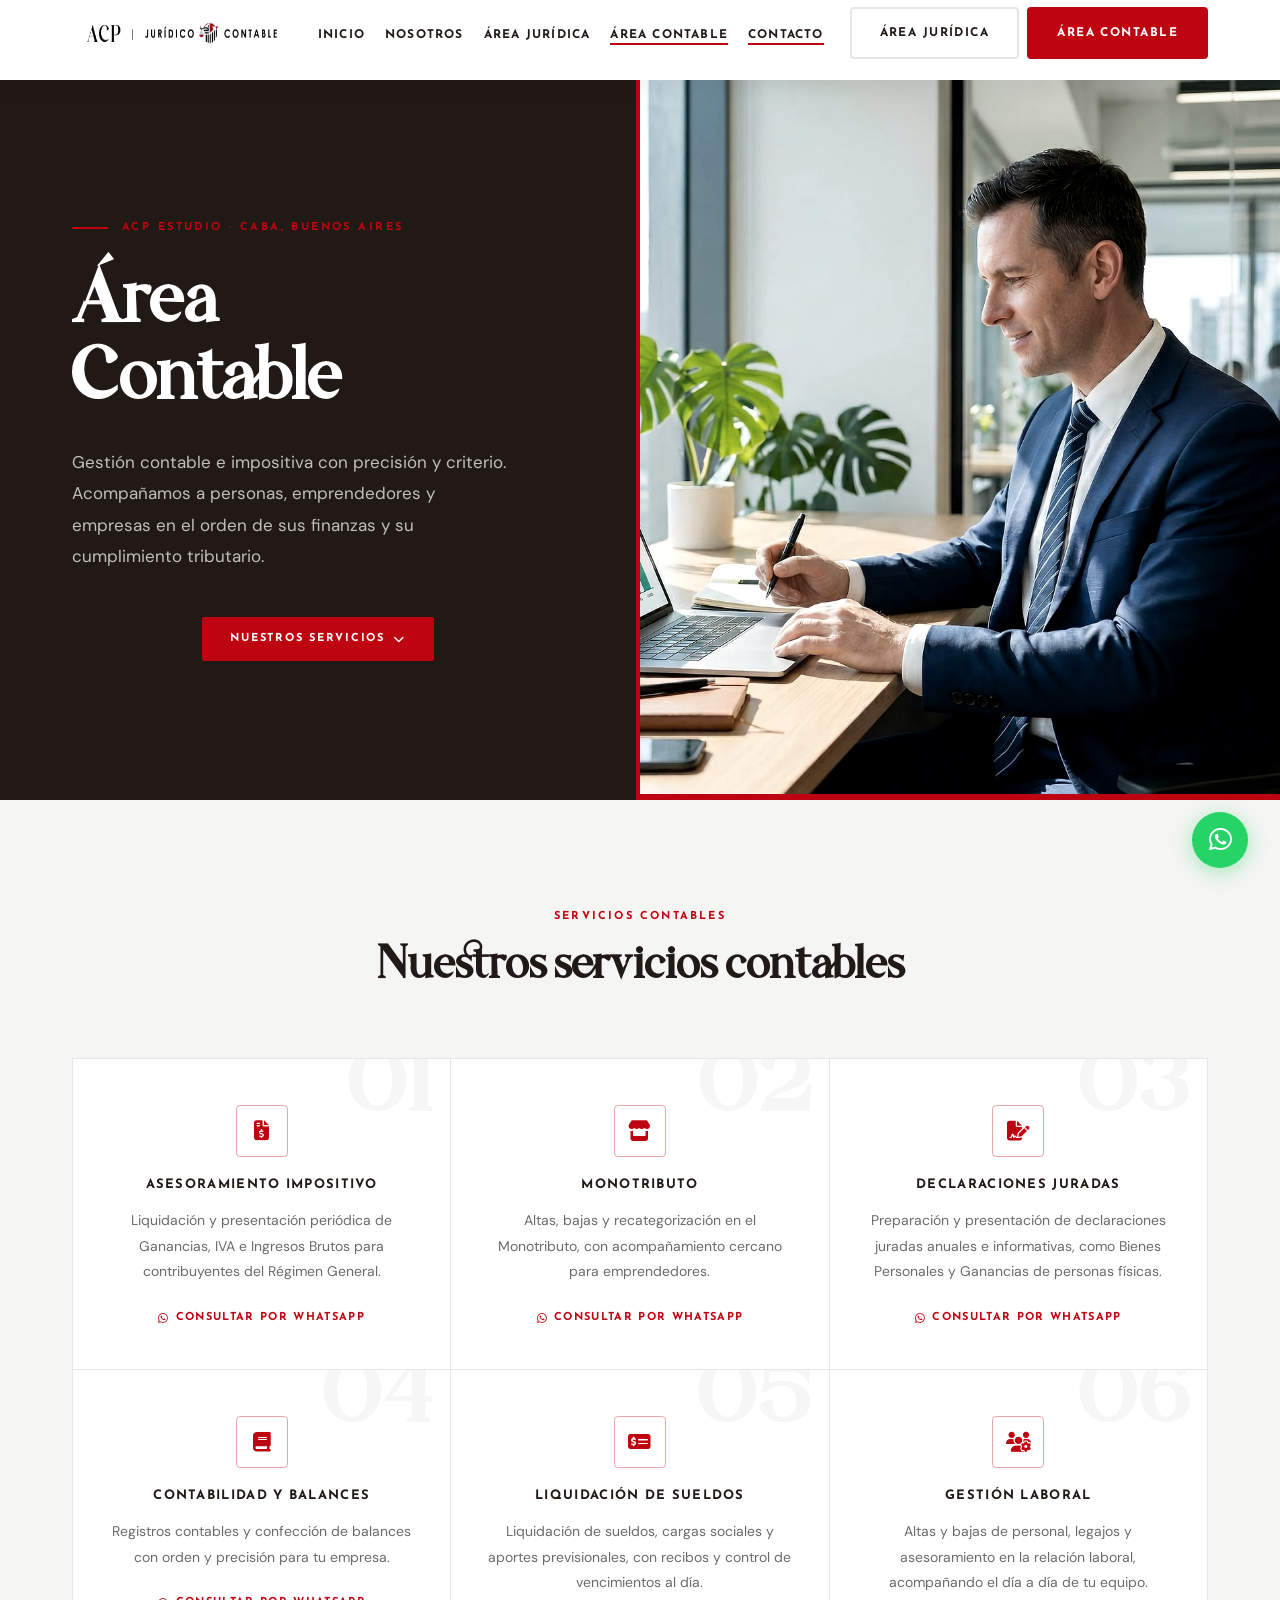
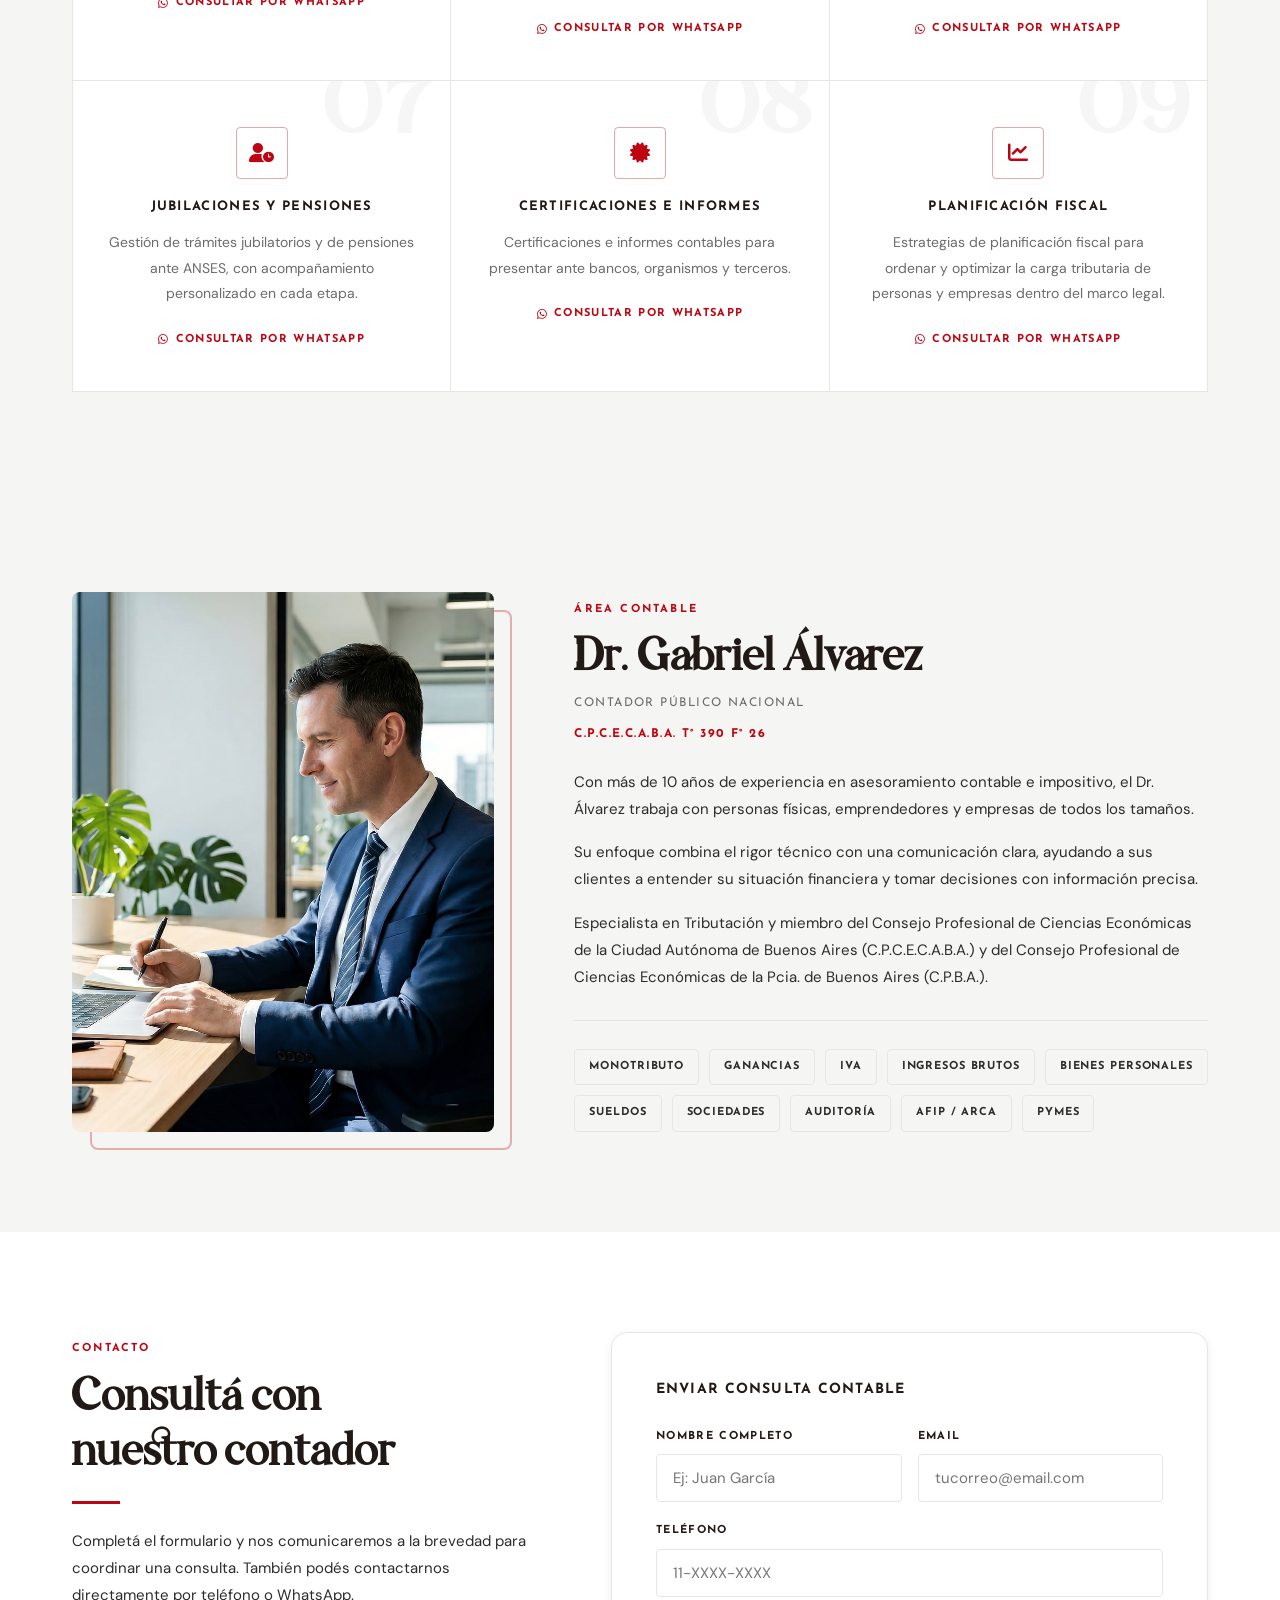
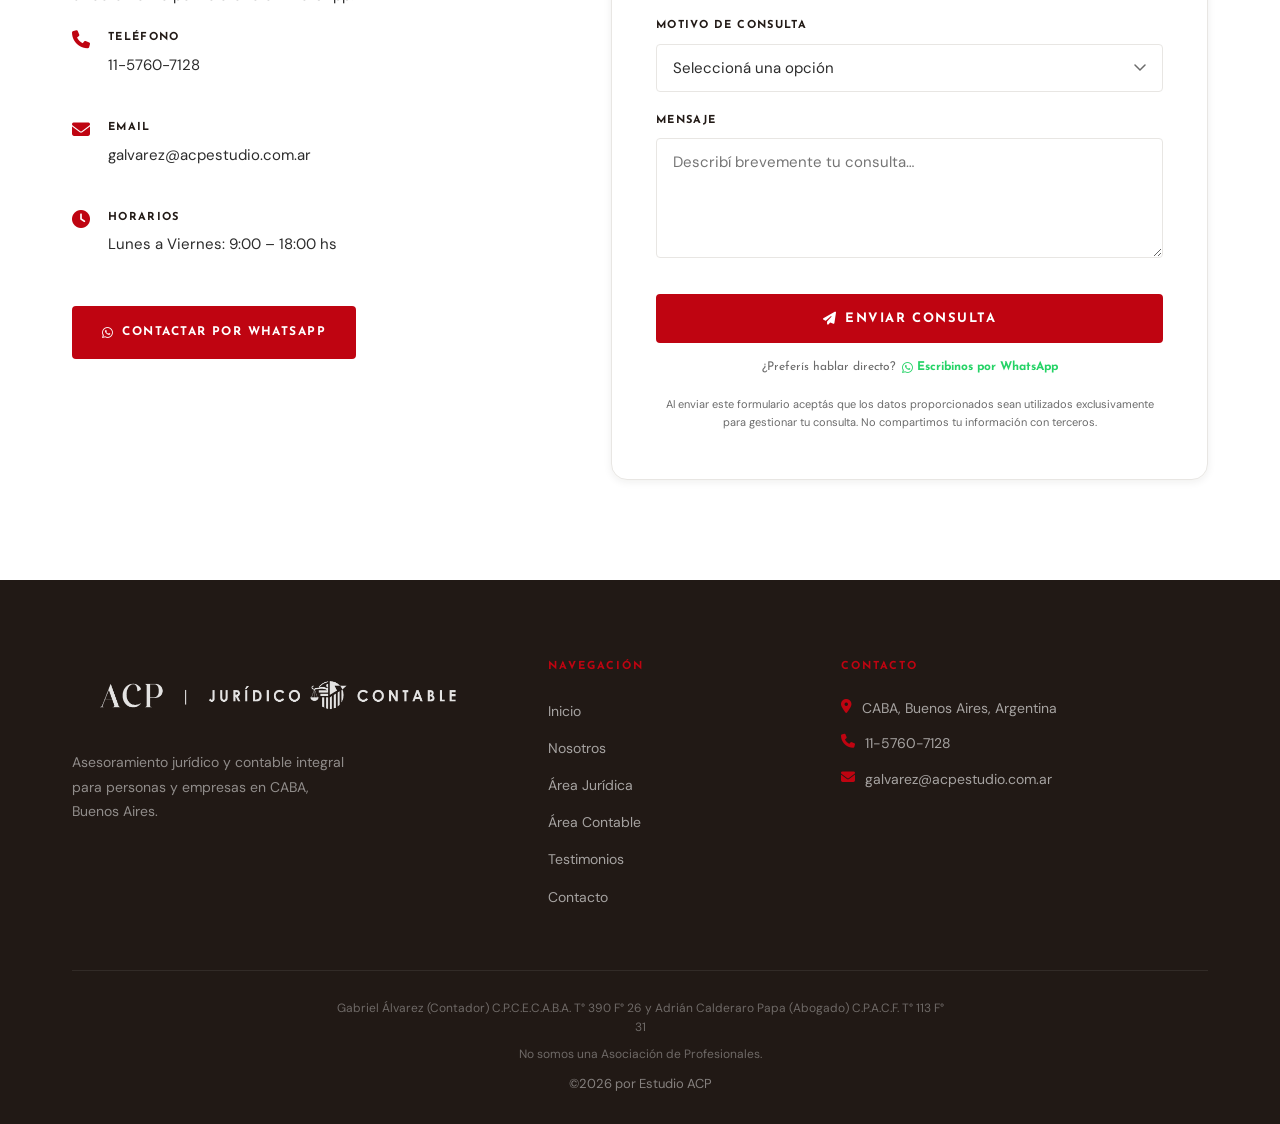
==== commit bca512f6: "Actualiza texto de Nosotros, logo del header sobre el hero y watermark - Reemplaza el copy de la sec" ====
--- a/contable.html
+++ b/contable.html
@@ -59,8 +59,7 @@
   <header class="header scrolled" id="header">
     <div class="container header__inner">
       <a href="index.html" class="header__logo" aria-label="ACP Estudio — Inicio">
-        <img src="assets/brand/logosolo.png"   alt="ACP Estudio Jurídico Contable" class="logo--solo" width="1081" height="1080">
-        <img src="assets/brand/logoletras.png" alt="ACP Estudio Jurídico Contable" class="logo--letras" width="1600" height="257">
+        <img src="assets/brand/logoletras.png" alt="ACP Estudio Jurídico Contable" class="logo--completo" width="1600" height="257">
       </a>
 
       <nav class="nav" id="nav" aria-label="Navegación principal">
@@ -200,7 +199,7 @@
             Su enfoque combina el rigor técnico con una comunicación clara, ayudando a sus clientes a entender su situación financiera y tomar decisiones con información precisa.
           </p>
           <p>
-            Especialista en Tributación y miembro del Consejo Profesional de Ciencias Económicas de la Ciudad de Buenos Aires (CPCE CABA).
+            Especialista en Tributación y miembro del Consejo Profesional de Ciencias Económicas de la Ciudad Autónoma de Buenos Aires (C.P.C.E.C.A.B.A.) y del Consejo Profesional de Ciencias Económicas de la Pcia. de Buenos Aires (C.P.B.A.).
           </p>
         </div>
         <!-- TODO contenido pendiente: universidad de egreso del Dr. Gabriel Álvarez -->
--- a/css/styles.css
+++ b/css/styles.css
@@ -234,23 +234,33 @@
   background: var(--color-white);
 }
 
-/* Logo: solo (ícono) en hero oscuro → letras (completo) al scrollear */
-.header__logo .logo--solo   { display: block; }
-.header__logo .logo--letras { display: none;  }
-
-.header.scrolled .header__logo .logo--solo   { display: none;  }
-.header.scrolled .header__logo .logo--letras { display: block; }
-
-/* Sobre hero oscuro — versión blanca */
-.header:not(.scrolled) .header__logo img {
+/* Logo: sobre el hero (header transparente), el texto pasa a blanco y el
+   isologo (balanza/gráfico) se superpone en sus colores originales */
+.header__logo .logo--completo { display: block; }
+.header__logo-wrap {
+  position: relative;
+  display: inline-flex;
+  align-items: center;
+}
+.header__logo-wrap .logo--completo {
+  transition: filter 300ms var(--ease-out);
+}
+.header__logo-wrap .logo--icon-overlay {
+  position: absolute;
+  left: 57.8%;
+  top: 29.96%;
+  width: 8.85%;
+  height: 39.7%;
+  object-fit: fill;
+  opacity: 0;
+  pointer-events: none;
+  transition: opacity 300ms var(--ease-out);
+}
+.header:not(.scrolled) .header__logo-wrap .logo--completo {
   filter: brightness(0) invert(1);
-  mix-blend-mode: normal;
-}
-
-/* Header blanco — colores reales (idéntico al home scrolleado) */
-.header.scrolled .header__logo img {
-  filter: none;
-  mix-blend-mode: multiply;
+}
+.header:not(.scrolled) .header__logo-wrap .logo--icon-overlay {
+  opacity: 1;
 }
 
 /* Hamburger — blanco sobre hero */
@@ -286,14 +296,8 @@
   display: flex;
   align-items: center;
 }
-.header__logo .logo--letras {
-  height: auto;
-  max-height: 38px;
-  max-width: 220px;
-  width: auto;
-}
-.header__logo .logo--solo {
-  height: 44px;
+.header__logo .logo--completo {
+  height: 50px;
   width: auto;
 }
 
@@ -540,9 +544,10 @@
    ============================================================ */
 .hero__logo-watermark {
   position: absolute;
-  right: 4%;
-  top: 8%;
-  width: 220px;
+  left: 50%;
+  top: 28%;
+  transform: translate(-50%, -50%);
+  width: clamp(320px, 40vw, 560px);
   height: auto;
   opacity: .055;
   filter: brightness(0) invert(1);
@@ -817,7 +822,7 @@
 
 .nosotros__text .section-label { margin-bottom: 12px; }
 .nosotros__text .section-title { margin-bottom: 0; }
-.nosotros__text p { margin-bottom: 16px; }
+.nosotros__text p { margin-bottom: 16px; text-align: justify; }
 
 .nosotros__badges {
   display: flex;
@@ -982,7 +987,7 @@
 }
 
 .footer__logo {
-  height: 80px;
+  height: 70px;
   width: auto;
   margin-bottom: 20px;
   filter: brightness(0) invert(1);
@@ -1462,6 +1467,7 @@
 @media (max-width: 600px) {
   :root { --section-py: 56px; --header-h: 68px; }
   .container { padding: 0 20px; }
+  .header__logo .logo--completo { height: 28px; }
   .hero__content { grid-template-columns: 1fr; gap: 36px; padding-bottom: 80px; }
   .hero__title { font-size: clamp(38px, 11vw, 56px); }
   .hero__actions { flex-direction: row; }
